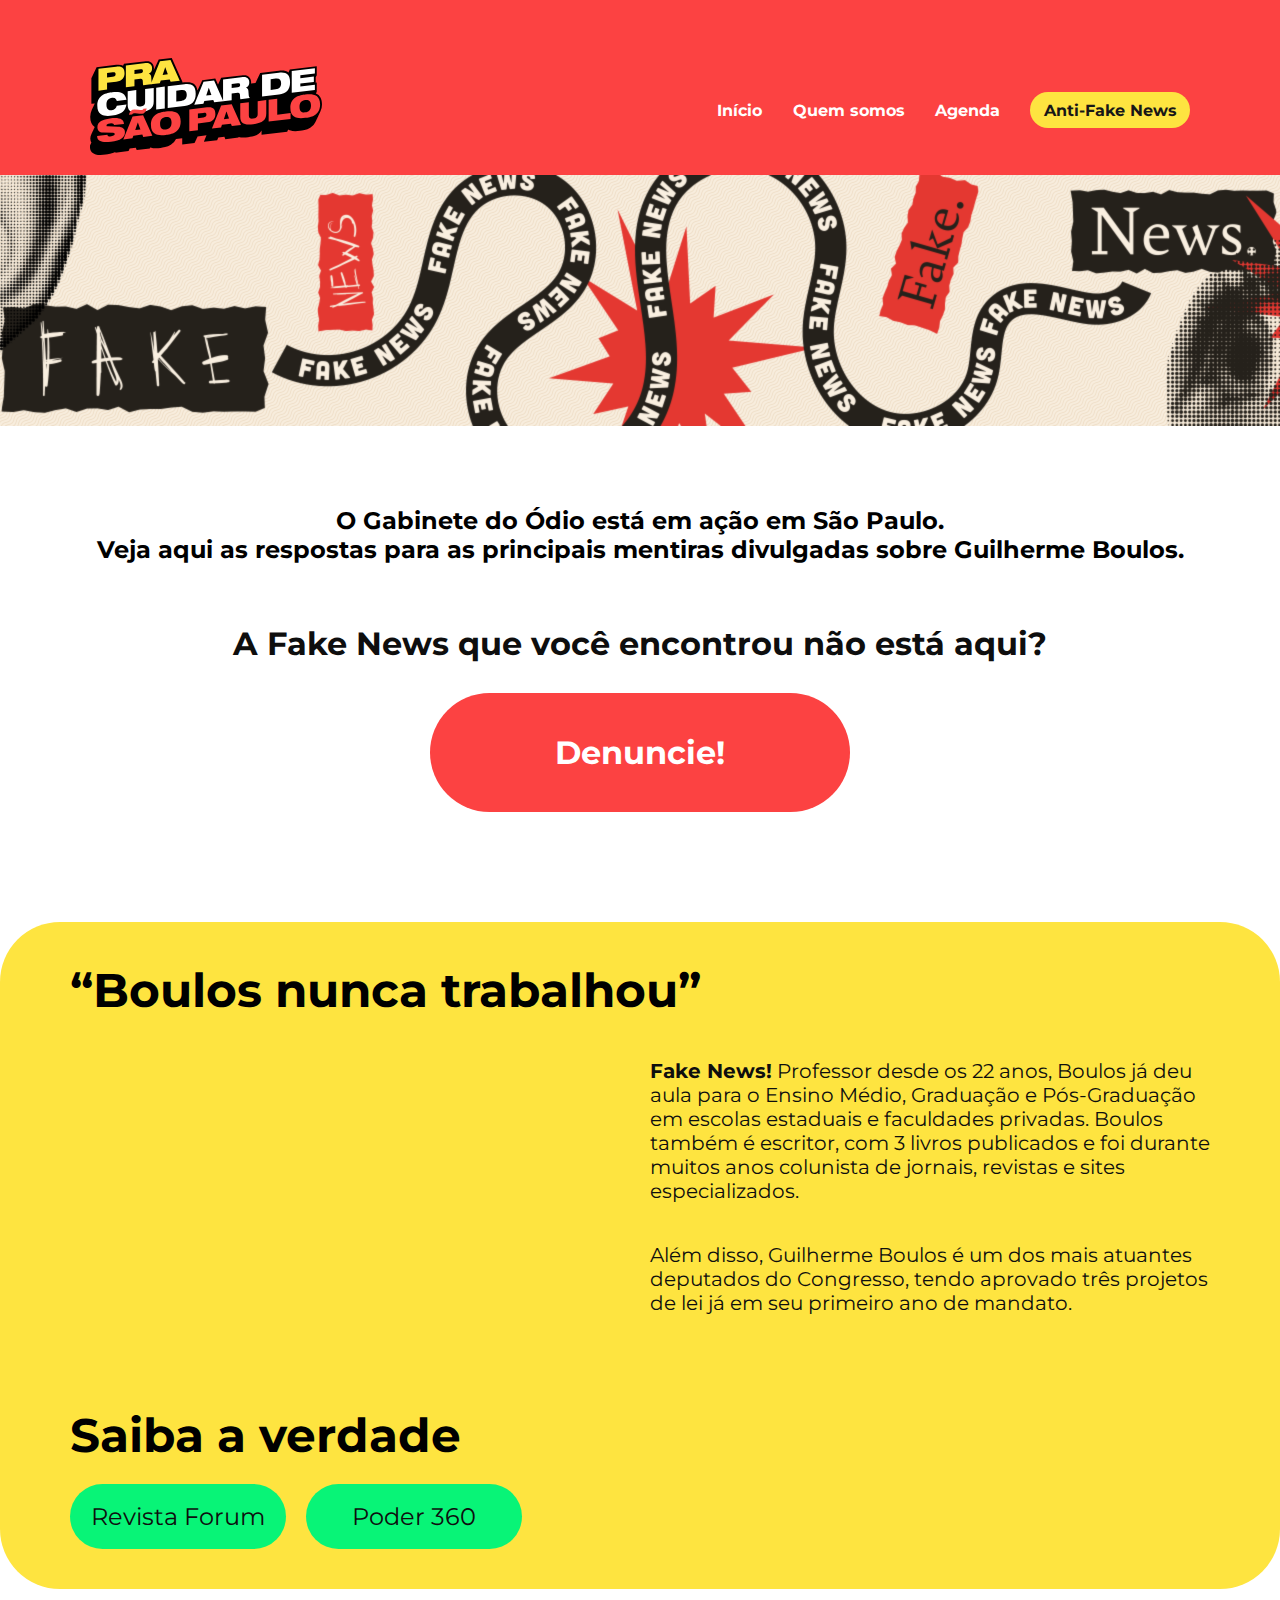
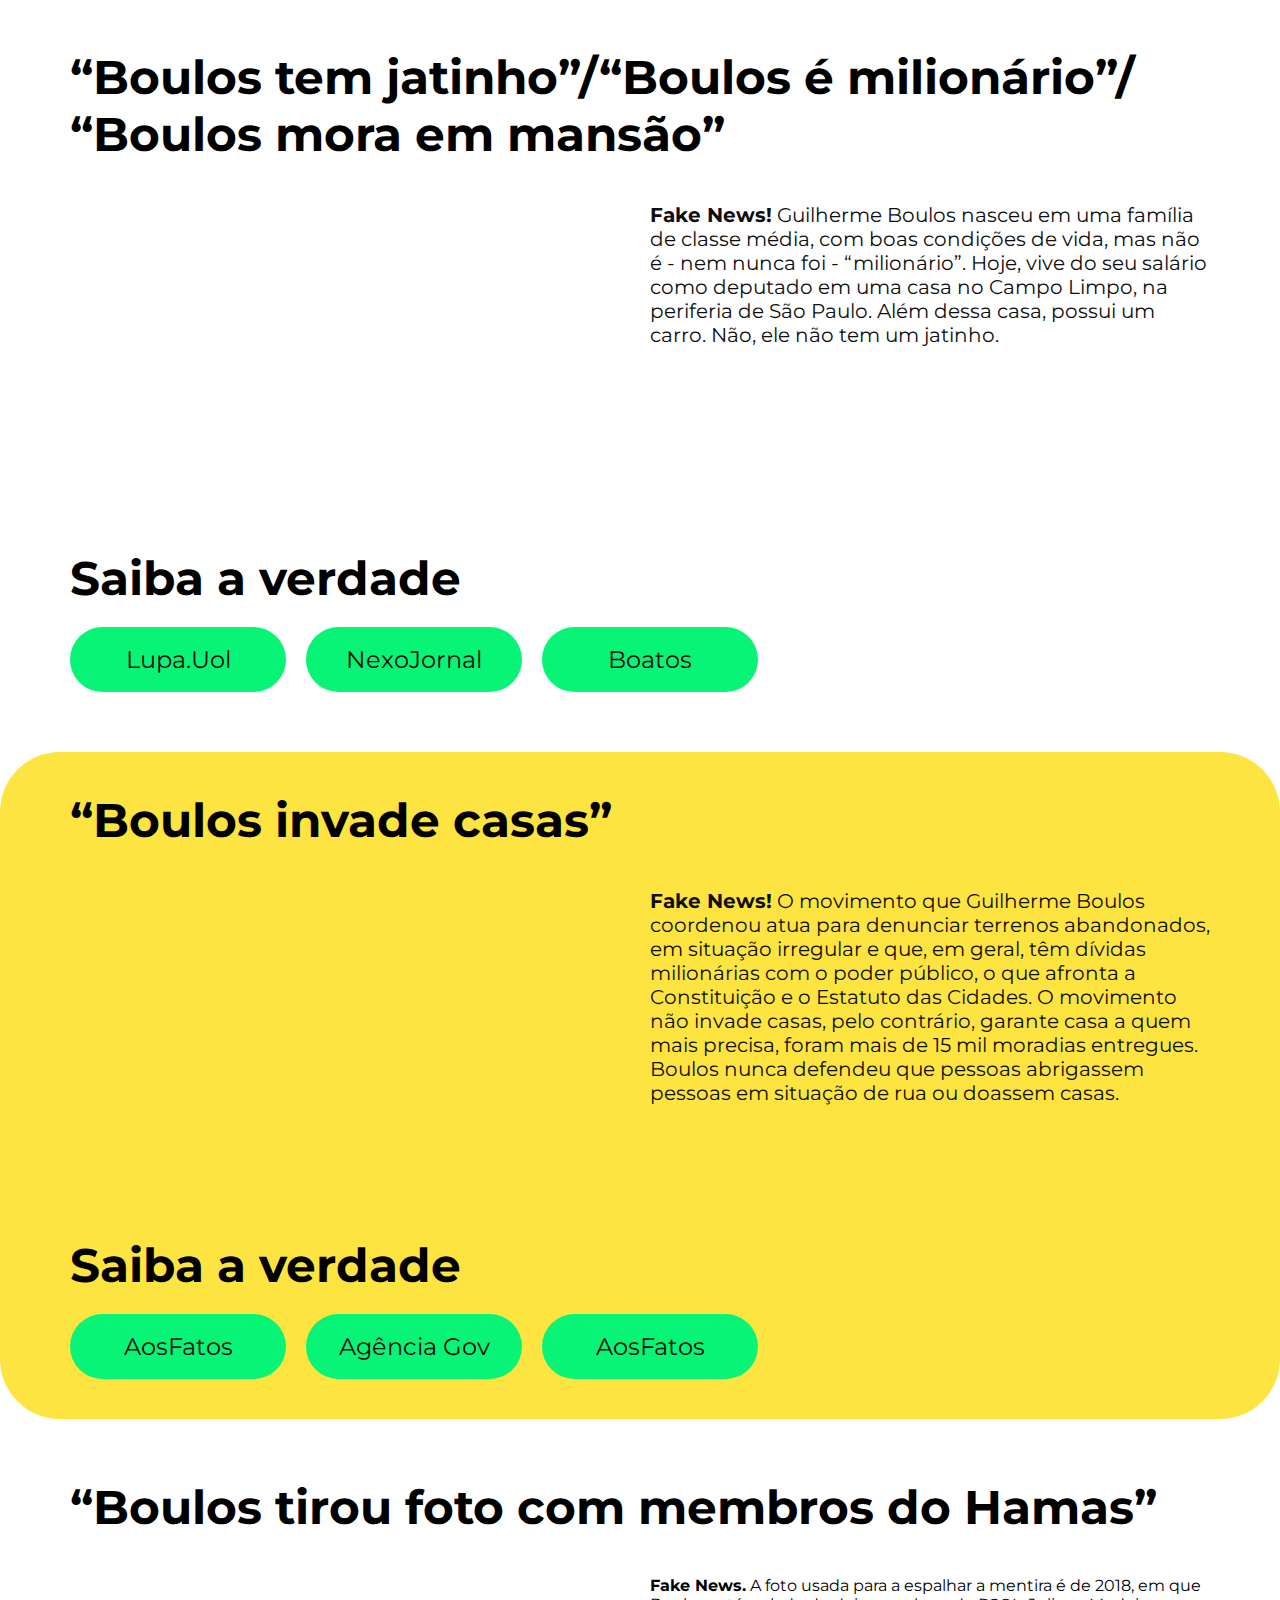
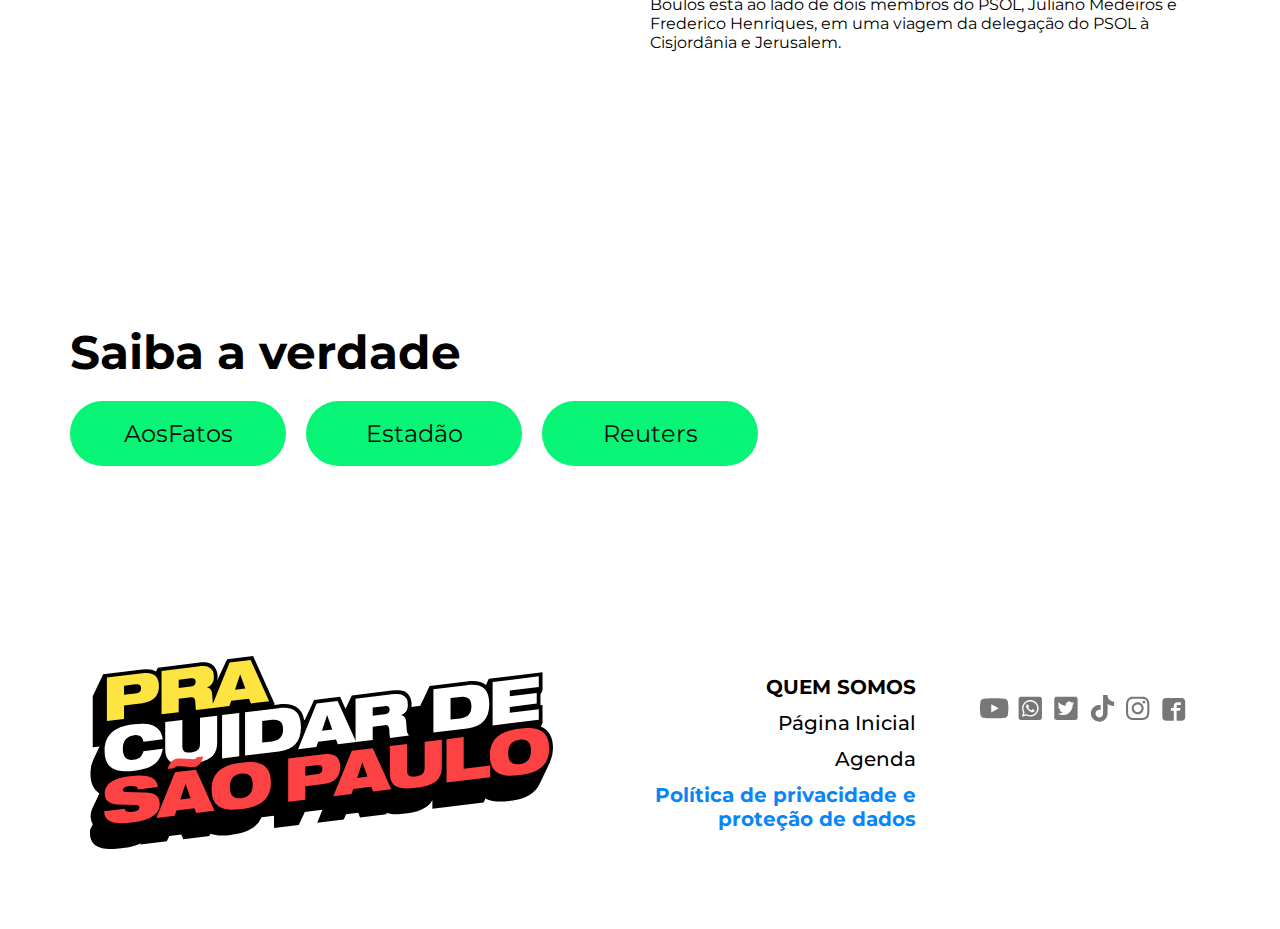
==== fake-news/index.html @ ed2f2888 "Tira menções ao app do site" ====
<!DOCTYPE html>
<html lang="pt-br">

<head>
    <meta charset="UTF-8">
    <meta name="viewport" content="width=device-width, initial-scale=1.0">
    <link rel="stylesheet" href="../style-common.css">
    <link rel="stylesheet" href="../style.css?v=1.0.11">
    <meta property="og:title" content="Pra cuidar de São Paulo">
    <meta property="og:description" content="Saiba como contribuir para a construção da São Paulo que a gente quer!">
    <meta property="og:image" content="https://cuidardesp.com.br/img/thumb-campanha.jpg">
    <meta property="og:url" content="https://cuidardesp.com.br/">
    <meta property="og:type" content="Movimento social e político">
    <meta name="twitter:title" content="Pra cuidar de São Paulo">
    <meta name="twitter:description" content="Saiba como contribuir para a construção da São Paulo que a gente quer!">
    <meta name="twitter:image" content="https://cuidardesp.com.br/img/thumb-campanha.jpg">
    <meta name="twitter:site" content="@GuilhermeBoulos">
    <link rel="icon" type="image/png" href="../img/favicon.png" />
    <!-- Google tag (gtag.js) -->
    <script async src="https://www.googletagmanager.com/gtag/js?id=G-85K1B8H7W8"></script>
    <script>
    window.dataLayer = window.dataLayer || [];
    function gtag(){dataLayer.push(arguments);}
    gtag('js', new Date());
    gtag('config', 'G-85K1B8H7W8');
    </script>
    <!-- Google Tag Manager -->
    <script>(function(w,d,s,l,i){w[l]=w[l]||[];w[l].push({'gtm.start':
    new Date().getTime(),event:'gtm.js'});var f=d.getElementsByTagName(s)[0],
    j=d.createElement(s),dl=l!='dataLayer'?'&l='+l:'';j.async=true;j.src=
    'https://www.googletagmanager.com/gtm.js?id='+i+dl;f.parentNode.insertBefore(j,f);
    })(window,document,'script','dataLayer','GTM-MMTQP49J');</script>
    <!-- End Google Tag Manager -->
    <title>Pra cuidar de São Paulo - Fake News</title>
</head>

<body class="page-fake-news">
    <!-- Google Tag Manager (noscript) -->
    <noscript><iframe src="https://www.googletagmanager.com/ns.html?id=GTM-MMTQP49J"
    height="0" width="0" style="display:none;visibility:hidden"></iframe></noscript>
    <!-- End Google Tag Manager (noscript) -->
    <header class="header">
        <button type="button" class="header__toggle" aria-label="Abrir Menu" aria-controls="menu" aria-expanded="false">
            <span></span>
            <span></span>
            <span></span>
        </button>
        <h1 class="header__title">
            <a href="../"><img class="header__logo" src="../img/logo.svg" alt="Pra cuidar de São Paulo" /></a>
        </h1>
        <nav class="header__nav" id="menu" hidden>
            <ul class="header__menu">
                <li class="header__item">
                    <a href="../">Início</a>
                </li>
                <li class="header__item">
                    <a href="../quem-somos/">Quem somos</a>
                </li>
                <li class="header__item">
                    <a href="../#agenda">Agenda</a>
                </li>
                <li class="header__item menu-btn">
                    <a href="../fake-news/">Anti-Fake News</a>
                </li>
            </ul>
        </nav>
    </header>

    <main>
        <section id="banner-principal">
            <div class="bg-fake-news"></div>
        </section>

        <section id="fake-news">
            <div class="description">
                <p>O Gabinete do Ódio está em ação em São Paulo.<br />
                    Veja aqui as respostas para as principais mentiras divulgadas sobre Guilherme Boulos.
                </p>
            </div>        
        </section>
        <div class="denuncie">
            <h4>A Fake News que você encontrou não está aqui?</h4>
            <a href="https://wa.me/5511976199477" class="btn-large" target="_blank">
                Denuncie!
            </a>
        </div>

        <section id="fake1" class="sec-fakes">
            <div class="section-content">
                <div class="fake-title">
                    <h3>“Boulos nunca trabalhou”</h3>
                </div>
                <div class="fake-content">
                    <div class="fake-content-item fake-video-container">
                        <iframe width="560" height="315" src="https://www.youtube.com/embed/Wkcws9ZJvdk?si=uD3qE06isktlf9p8" title="YouTube video player" frameborder="0" allow="accelerometer; autoplay; clipboard-write; encrypted-media; gyroscope; picture-in-picture; web-share" referrerpolicy="strict-origin-when-cross-origin" allowfullscreen></iframe>
                    </div>
                    <div class="fake-content-item video-description">
                        <a target="_blank" href="https://revistaforum.com.br/politica/2023/11/23/em-menos-de-ano-boulos-aprova-mais-projetos-de-lei-que-bolsonaro-vida-toda-148261.html">
                            <p>
                                <b>Fake News!</b> Professor desde os 22 anos, Boulos já deu aula para o Ensino Médio, Graduação e Pós-Graduação em escolas estaduais e faculdades privadas.
                                Boulos também é escritor, com 3 livros publicados e foi durante muitos anos colunista de jornais, revistas e sites especializados.
                            </p>
                            <p>
                                Além disso, Guilherme Boulos é um dos mais atuantes deputados do Congresso, tendo aprovado três projetos de lei já em seu primeiro ano de mandato.
                            </p>
                        </a>
                    </div>
                </div>
                <div class="fake-links">
                    <div class="fake-title">
                        <h3>Saiba a verdade</h3>
                    </div>
                    <div class="links-facts">
                        <a href="https://revistaforum.com.br/politica/2023/11/23/em-menos-de-ano-boulos-aprova-mais-projetos-de-lei-que-bolsonaro-vida-toda-148261.html" target="_blank" rel="noopener noreferrer">Revista Forum</a>
                        <a href="https://www.poder360.com.br/brasil/guilherme-boulos-e-contratado-como-professor-da-puc-sp/" target="_blank" rel="noopener noreferrer">Poder 360</a>
                    </div>
                </div>
            </div>         
        </section>

        <section id="fake2" class="sec-fakes no-bg">
            <div class="section-content">
                <div class="fake-title">
                    <h3>“Boulos tem jatinho”/“Boulos é milionário”/<br />“Boulos mora em mansão”</h3>
                </div>
                <div class="fake-content">
                    <div class="fake-content-item fake-video-container">
                        <iframe width="560" height="315" src="https://www.youtube.com/embed/cPjDk3sa3t4?si=Go0WFUmsFV-5VEo4" title="YouTube video player" frameborder="0" allow="accelerometer; autoplay; clipboard-write; encrypted-media; gyroscope; picture-in-picture; web-share" referrerpolicy="strict-origin-when-cross-origin" allowfullscreen></iframe>
                    </div>
                    <div class="fake-content-item video-description">
                        <a href="#">
                            <p>
                                <b>Fake News!</b> Guilherme Boulos nasceu em uma família de classe média, com boas condições de vida, mas não é - nem nunca foi - “milionário”. Hoje, vive do seu salário como deputado em uma casa no Campo Limpo, na periferia de São Paulo. Além dessa casa, possui um carro. Não, ele não tem um jatinho.
                            </p>
                        </a>
                    </div>
                </div>
                <div class="fake-links">
                    <div class="fake-title">
                        <h3>Saiba a verdade</h3>
                    </div>
                    <div class="links-facts">
                        <a href="https://lupa.uol.com.br/jornalismo/2020/11/04/verificamos-guilherme-boulos-jatinho" target="_blank" rel="noopener noreferrer">Lupa.Uol</a>
                        <a href="https://www.nexojornal.com.br/expresso/2018/08/12/a-trajetoria-de-boulos-candidato-do-psol-a-presidencia" target="_blank" rel="noopener noreferrer">NexoJornal</a>
                        <a href="https://www.boatos.org/politica/guilherme-boulos-dono-jatinho-particular-aviao-luxo.html" target="_blank" rel="noopener noreferrer">Boatos</a>
                    </div>
                </div>
            </div>         
        </section>

        <section id="fake3" class="sec-fakes">
            <div class="section-content">
                <div class="fake-title">
                    <h3>“Boulos invade casas”</h3>
                </div>
                <div class="fake-content">
                    <div class="fake-content-item fake-video-container">
                        <iframe width="560" height="315" src="https://www.youtube.com/embed/9cEhEMvOdqU?si=dmU249QhjO9gUtCF" title="YouTube video player" frameborder="0" allow="accelerometer; autoplay; clipboard-write; encrypted-media; gyroscope; picture-in-picture; web-share" referrerpolicy="strict-origin-when-cross-origin" allowfullscreen></iframe>
                    </div>
                    <div class="fake-content-item video-description">
                        <a href="#">
                            <p>
                                <b>Fake News!</b> O movimento que Guilherme Boulos coordenou atua para denunciar terrenos abandonados, em situação irregular e que, em geral, têm dívidas milionárias com o poder público, o que afronta a Constituição e o Estatuto das Cidades. O movimento não invade casas, pelo contrário, garante casa a quem mais precisa, foram mais de 15 mil moradias entregues. Boulos nunca defendeu que pessoas abrigassem pessoas em situação de rua ou doassem casas.
                            </p>
                        </a>
                    </div>
                </div>
                <div class="fake-links">
                    <div class="fake-title">
                        <h3>Saiba a verdade</h3>
                    </div>
                    <div class="links-facts">
                        <a href="https://www.aosfatos.org/noticias/boulos-nao-disse-que-pessoas-que-possuem-duas-casas-deverao-doar-uma-para-quem-nao-tem/" target="_blank" rel="noopener noreferrer">AosFatos</a>
                        <a href="https://agenciagov.ebc.com.br/noticias/202312/caixa-e-governo-federal-assinam-termo-de-compromisso-para-construcao-do-empreendimento-copa-do-povo-em-sao-paulo-sp" target="_blank" rel="noopener noreferrer">Agência Gov</a>
                        <a href="https://www.aosfatos.org/noticias/e-falso-tweet-em-que-boulos-defende-abrigar-moradores-de-rua-na-casa-de-quem-tem-quartos-vagos/" target="_blank" rel="noopener noreferrer">AosFatos</a>
                    </div>
                </div>
            </div>         
        </section>

        <section id="fake4" class="sec-fakes no-bg">
            <div class="section-content">
                <div class="fake-title">
                    <h3>“Boulos tirou foto com membros do Hamas”</h3>
                </div>
                <div class="fake-content">
                    <div class="fake-content-item fake-video-container">
                        <iframe width="560" height="315" src="https://www.youtube.com/embed/E0nve92R_A0?si=A74avRdwoNLnFIzM" title="YouTube video player" frameborder="0" allow="accelerometer; autoplay; clipboard-write; encrypted-media; gyroscope; picture-in-picture; web-share" referrerpolicy="strict-origin-when-cross-origin" allowfullscreen></iframe>
                    </div>
                    <div class="fake-content-item">
                        <a href="#">
                            <p>
                                <b>Fake News.</b> A foto usada para a espalhar a mentira é de 2018, em que Boulos está ao lado de dois membros do PSOL, Juliano Medeiros e Frederico Henriques, em uma viagem da delegação do PSOL à Cisjordânia e Jerusalem.
                            </p>
                        </a>
                    </div>
                </div>
                <div class="fake-links">
                    <div class="fake-title">
                        <h3>Saiba a verdade</h3>
                    </div>
                    <div class="links-facts">
                        <a href="https://www.aosfatos.org/noticias/falso-foto-guilherme-boulos-hamas/" target="_blank" rel="noopener noreferrer">AosFatos</a>
                        <a href="https://www.estadao.com.br/estadao-verifica/boulos-posou-para-foto-junto-a-dois-integrantes-do-psol-e-nao-do-hamas" target="_blank" rel="noopener noreferrer">Estadão</a>
                        <a href="https://www.reuters.com/fact-check/portugues/GY6LXZ6L3VIPBLV5OXF7RBSI2M-2023-10-13" target="_blank" rel="noopener noreferrer">Reuters</a>
                    </div>
                </div>
            </div>         
        </section>

    </main>

    <footer class="footer">
        <img class="footer__logo" src="../img/logo.svg" alt="Pra cuidar de São Paulo" />
        <nav class="footer__nav">
            <ul class="footer__menu">
                <li class="footer__item footer__item--ucase">
                    <a href="../quem-somos">Quem somos</a>
                </li>
                <li class="footer__item">
                    <a href="../">Página Inicial</a>
                </li>
                <li class="footer__item">
                    <a href="#agenda">Agenda</a>
                </li>
                <li class="footer__item footer__item--bold">
                    <a href="https://cuidardesp.com.br/politica-privacidade/" target="_blank">Política de privacidade e
                        proteção de dados</a>
                </li>
            </ul>
            <ul class="footer__social">
                <li class="footer__icon">
                    <a href="#" target="_blank"><img src="../img/icon-youtube.svg" alt="Youtube" /></a>
                </li>
                <li class="footer__icon">
                    <a href="#" target="_blank"><img src="../img/icon-whatsapp.svg" alt="Whatsapp" /></a>
                </li>
                <li class="footer__icon">
                    <a href="#" target="_blank"><img src="../img/icon-twitter.svg" alt="Twitter" /></a>
                </li>
                <li class="footer__icon">
                    <a href="#" target="_blank"><img src="../img/icon-tiktok.svg" alt="Tiktok" /></a>
                </li>
                <li class="footer__icon">
                    <a href="#" target="_blank"><img src="../img/icon-instagram.svg" alt="Instagram" /></a>
                </li>
                <li class="footer__icon">
                    <a href="#" target="_blank"><img src="../img/icon-facebook.svg" alt="Facebook" /></a>
                </li>
            </ul>
        </nav>
    </footer>

    <script src="../scripts.js"></script>
</body>

</html>
---- style-common.css ----
@import url('https://fonts.googleapis.com/css2?family=Montserrat:ital,wght@0,100..900;1,100..900&display=swap');

/* CSS Reset -> */

* {
    box-sizing: border-box;
    margin: 0;
    padding: 0;
}

html {
    scroll-behavior: smooth;
}

ul,
ol {
    list-style: none;
}

a {
    color: inherit;
    text-decoration: none;
}

body {
    background: #fff;
    font-family: 'Montserrat', sans-serif;
    margin: 0 auto;
    max-width: 100%;
    width: 1440px;
}

img {
    max-width: 100%;
    height: auto;
}

/* <- CSS Reset */

/* Header -> */

.header {
    align-items: center;
    background: #FC4242;
    display: flex;
    justify-content: space-between;
    padding: 30px 7% 20px;
    position: relative;
}

.header__title {
    margin: 0 auto;
}

.header__logo {
    position: relative;
    left: -18px;
    width: 174px;
}

.header__toggle {
    background: none;
    border: none;
    cursor: pointer;
    display: block;
    padding: 10px;
    margin: -10px;
}

.header__toggle span {
    background: #fff;
    border-radius: 4px;
    display: block;
    height: 4px;
    width: 36px;
}

.header__toggle span ~ span {
    margin-top: 8px;
}

.header__nav {
    background: inherit;
    left: 0;
    padding: 15px 0 60px;
    position: absolute;
    right: 0;
    top: 100%;
}

.header__menu {
    align-items: center;
    display: flex;
    flex-direction: column;
    font-size: 16px;
    font-weight: 700;
    justify-content: flex-end;
    text-align: center;
}

.header__item a {
    color: #fff;
    display: block;
    font-size: 16px;
}

.header__item ~ .header__item {
    margin-top: 1em;
}

.menu-btn {
    display: flex;
    background-color: #FEE440;
    width: 160px;
    height: 36px;
    justify-content: center;
    align-items: center;
    border-radius: 48px;
}

.menu-btn a {
    color: #171717;
}

@media screen and (min-width: 600px) {
    .header__logo {
        width: 232px;
    }
}

@media screen and (min-width: 920px) {
    .header {
        padding: 58px 7% 12px;
    }

    .header__title {
        margin: 0;
    }

    .header__logo {
        position: static;
    }

    .header__toggle {
        display: none;
    }

    .header__nav {
        background: none;
        display: block !important;
        padding: 0;
        position: static;
        flex-grow: 1;
    }

    .header__menu {
        flex-direction: row;
    }

    .header__item ~ .header__item {
        margin-left: 2.5%;
        margin-top: 0;
    }
}

@media screen and (min-width: 1024px) {
    .header__item ~ .header__item {
        margin-left: 3.5%;
    }
}

@media screen and (min-width: 1180px) {
    .header__menu {
        font-size: 20px;
    }
}

@media screen and (min-width: 1300px) {
    .header__item ~ .header__item {
        margin-left: 4%;
    }
}

/* <- Header */

/* Footer -> */

.footer {
    align-items: center;
    display: flex;
    flex-direction: column;
    margin: 100px 0 50px;
}

.footer__logo {
    display: block;
}

.footer__nav {
    align-items: center;
    display: flex;
    flex-direction: column;
}

.footer__menu {
    font-size: 16px;
    line-height: 1.2;
    margin: 50px auto 40px;
    max-width: 15em;
}

.footer__item {
    font-weight: 500;
    text-align: center;
}

.footer__item ~ .footer__item {
    margin-top: 0.6em;
}

.footer__item--ucase {
    font-weight: 700;
    text-transform: uppercase;
}

.footer__item--bold {
    color: #0885F7;
    font-weight: 700;
}

.footer__social {
    align-items: center;
    display: flex;
}

.footer__icon ~ .footer__icon {
    margin-left: 4px;
}

.footer__icon a {
    align-items: center;
    display: flex;
    height: 32px;
    justify-content: center;
    width: 32px;
}

.no-click {
    cursor: pointer;
}


@media screen and (min-width: 960px) {
    .footer {
        flex-direction: row;
        margin: 150px 7% 80px;
    }

    .footer__logo {
        width: 463px;
    }

    .footer__nav {
        align-items: flex-start;
        flex-direction: row;
        flex-grow: 1;
    }

    .footer__menu {
        font-size: 20px;
        margin: 0 auto;
    }

    .footer__item {
        font-size: 20px;
        text-align: right;
    }

    .footer__social {
        margin-top: 18px;
    }
}

/* <- Footer */
---- style.css ----
#hero {
    background-image: url(img/bg-hero.png);
    height: 769px;
    width: 100%;
    background-size: cover;
    background-position: center;
}

.quem-somos #hero {
    background-image: url(img/bannerquemsomos_boulos.png);
    border-bottom-left-radius: 60px;
    border-bottom-right-radius: 60px;
    height: 591px;
}

.btn-participe {
    margin: -90px auto 0;
    text-align: center;
}

#baixe-o-app {
    padding: 160px 0 120px;
}

.container {
    max-width: 1240px;
    margin: 0 auto;
}

h2 {
    font-size: 56px !important;
    line-height: 150% !important;
    color: #065EAF !important;
    font-weight: 700 !important;
}

.content-box {
    display: flex;
    gap: 105px;
}

.item_content {
    display: flex;
    flex-direction: column;
    gap: 60px;
}

.botao {
    display: flex;
    width: 467px;
    height: 107px;
    font-size: 32px;
    font-weight: bold;
    color: #fff;
    background-color: #0885F7;
    justify-content: center;
    align-items: center;
    border-radius: 54px;
    margin: 0 auto;
    text-decoration: none;
}

.proposta {
    background-color: rgb(254, 228, 64);
    padding-top: 80px;
    border-radius: 60px;
}

.target {
    width: 504px;
    display: flex;
    justify-content: center;
    align-items: center;
    height: 429px;
    border-radius: 20px;
}


.item_content p {
    font-style: normal;
    font-weight: 500;
    font-size: 24px;
    line-height: 29px;
    color: #212121;
}

.container-content {
    display: flex;
    flex-direction: column;
    gap: 120px;
}

.content-box.content-bottom {
    position: relative;
    margin-bottom: -70px;
}

#participe {
    padding-top: 190px;
}

.header-content {
    display: flex;
    flex-direction: column;
    justify-content: center;
    text-align: center;
    gap: 60px;
}

#informacoes {
    background-color: #08F477;
    min-height: 500px;
    border-radius: 60px;
    margin-top: -250px;
    padding-top: 400px;
    height: 1150px;
}

.info-content {
    text-align: center;
    margin-top: 90px;
}

.cont-agenda {
    display: flex;
    gap: 80px;
}

.card {
    width: 315px;

}

.h2-agenda {
    color: #212121;
    margin-bottom: 82px;
}

.header-card {
    background-color: #FC4242;
    display: flex;
    gap: 10px;
    flex-direction: column;
    justify-content: center;
    align-items: center;
    width: 100%;
    height: 162px;
    border-radius: 20px;
    z-index: 10;
    position: relative;
    padding: 0 10px;
}

.header-card h3 {
    font-size: 30px;
    color: #fff;
    text-align: center;
}

.thumb {
    width: 100%;
    margin-top: -28px;
    position: relative;
    z-index: 0;
    height: 456px;
}

.thumb img {
    height: auto;
    object-fit: cover;
    border-bottom-right-radius: 20px;
    border-bottom-left-radius: 20px;
}

.botao.btn-agenda {
    width: 180px;
    height: 62px;
    font-size: 20px;
}

.botao.btn-agenda {
    width: 180px;
    height: 50px;
    font-size: 20px;
    position: relative;
    z-index: 50;
    float: right;
    margin-top: -28px;
    margin-right: -35px;
}

.cont-agenda {
    display: flex;
    justify-content: space-around;
}

#participe-hero {
    background-image: url(img/participe-hero.png);
    height: 39.5rem;
    width: 100%;
    background-size: contain;
    background-position: center;
    margin-top: -4.8rem;
    /*cortar a parte branca da imagem de referência*/
    background-repeat: no-repeat;
}

.participe-row {
    top: 3rem;
}

.participe-row a {
    text-decoration: none;
    color: #0885F7;
    font-size: 20px;
    font-weight: 700;
    row-gap: 24.08px;
}

.saiba-mais {
    margin-top: 21.438rem;
    margin-bottom: 13.563rem;
}

.proposta-wrapper {
    margin-right: 19rem;
}

.proposta .item_content p {
    width: 39.313rem;
    margin-top: -3rem;
}

.proposta-card {
    width: 366px;
    height: 550px !important;
    background-color: #FC4242 !important;
    border: none !important;
    border-radius: 30px !important;
    top: 10.5rem;
    left: 17.25rem;
}

.proposta-btn {
    width: 17.375rem;
}

.h2-agenda {
    color: #212121 !important;
}

.participe-row {
    top: 3rem;
}

.participe-row a {
    text-decoration: none;
    color: #0885F7;
    font-size: 20px;
    font-weight: 700;
    row-gap: 24.08px;
}

.saiba-mais {
    margin-top: 21.438rem;
    margin-bottom: 13.563rem;
}

.proposta-wrapper {
    margin-left: 32rem;
}

.proposta .item_content p {
    width: 39.313rem;
    margin-top: -3rem;
}

.proposta-card {
    width: 366px;
    height: 550px !important;
    background-color: #FC4242 !important;
    border: none !important;
    border-radius: 30px !important;
    top: 5.5rem;
    left: 18.5rem;
}

.proposta-btn {
    width: 17.375rem;
}

.participe-box {
    margin-right: 5rem;
    margin-left: 16rem;
    margin-top: 4rem;
}

.participe-card {
    background-color: #0885F7 !important;
    top: 0;
    left: 0;
}

.participe-btn,
.plenaria-card {
    background-color: #FC4242 !important;
}

.grupo-card {
    background-color: #08F477 !important;
    top: 13rem;
}

.grupo-box {
    padding-bottom: 4rem;
}

.grupo-wrapper {
    margin-top: 7rem;
}

.card-img-top {
    width: 80%;
}

.card {
    align-items: center;
}

.plenaria-box {
    margin-top: 8rem;
}

.plenaria-wrapper p,
.banquinha-text p {
    width: 39rem;
}

.banquinha {
    margin-top: 7rem;
    padding-bottom: 5rem;
    height: auto;
}

.banquinha-card {
    background-color: #0885F7 !important;
}

.banquinha-text h2,
.banquinha-container h2 {
    color: #171717 !important;
}

.banquinha-container {
    margin-top: 15rem;
}

.proposta.quem-somos {
    padding-top: 150px;
    margin-top: -100px;
    padding-bottom: 120px;
    background-color: #0885F7;
    z-index: -1;
    position: relative;
}

.content-qs {
    display: flex;
    flex-direction: column;
    justify-content: center;
    align-items: center;
    text-align: center;
    margin: 0 auto;
    gap: 30px;
}

.quem-somos p {
    font-size: 36px;
    line-height: 150%;
    color: #fff;
    font-weight: bold;
}

.organizacao {
    width: 610px;
    max-width: 100%;
    height: 108px;
    background-color: #08F477;
    text-align: center;
    display: flex;
    justify-content: center;
    align-items: center;
    border-radius: 184px;
    margin: -54px auto 0;
}

.organizacao p {
    color: #212121;
}

.item-partido img {
    max-width: 190px;
}

.cont-partidos {
    display: flex;
    justify-content: space-between;
    margin: 60px auto;
    flex-wrap: wrap;
}

.fake-video-container, 
.video-wrapper {
    position: relative;
    padding-bottom: 56.25%; /* Proporção 16:9: 9 dividido por 16 vezes 100 */
    height: 0;
    overflow: hidden;
    margin: -90px auto 0;
    text-align: center;
    border-radius: 20px;
}

.fake-video-container iframe, 
.video-wrapper iframe {
    position: absolute;
    top: 0;
    left: 0;
    width: 100%;
    height: 100%;
}

.fake-video-container {
    margin: 0;
}

.video-container {
    margin: -90px auto 0;
    border-radius: 20px;
}

.container-video {
    max-width: 820px;
    margin: 0 auto;
}

video {
    border-radius: 20px;
}

.bg-fake-news {
    background-image: url(img/banner-fake-news.svg);
    width: auto;
    height: 251px;
    background-position: center;
}

section#fake-news {
    padding: 80px 0 0;
}

section#fake-news p {
    text-align: center;
    font-size: 24px;
    font-weight: bold;
}

.cards-container {
    margin: 62px auto;
    display: flex;
    gap: 40px;
    width: 100%;
    max-width: 1234px;
    justify-content: center;
}

.cards-container .card-item {
    display: flex;
    justify-content: center;
    align-items: center;
    width: 295px;
    height: 197px;
    background-color: #FEE440;
    color: #FC4242;
    font-size: 20px;
    font-weight: bold;
    line-height: 1.2;
    border-radius: 30px;
    text-align: center;
    transition: all 0.7s;
}

figure#fake {
    max-width: 560px;
    position: relative;
    text-align: center;
    margin: -390px auto 0;
}

.denuncie {
    margin-top: 60px;
}

.denuncie h4 {
    font-size: 32px;
    color: #0E0E0E;
}

.denuncie a {
    width: 420px;
    height: 119px;
    display: flex;
    justify-content: center;
    align-items: center;
    margin: 0 auto;
    background-color: #FC4242;
    color: #FFF;
    font-size: 32px;
    font-weight: bold;
    border-radius: 80px;
}

.sec-fakes {
    padding: 40px 0;
    border-radius: 60px;
    background-color: #FEE440;
    margin-top: 20px;
}

.no-bg {
    background-color: transparent;
}

#fake1 {
    margin-top: 110px;
}

.section-content {
    width: 100%;
    max-width: 1140px;
    margin: 0 auto;
    display: flex;
    flex-direction: column;
    gap: 40px;
}

.fake-title {
    font-size: 40px;
}

.fake-content {
    display: flex;
    gap: 20px;
}

.fake-content-item {
    width: 50%;
}

.video-description a {
    display: flex;
    gap: 40px;
    flex-direction: column;
}

.video-description a p {
    font-weight: normal;
    font-size: 20px;
    line-height: 24px;
    color: #0E0E0E;
}

.fake-links {
    display: flex;
    gap: 20px;
    flex-direction: column;
}

.links-facts {
    display: flex;
    gap: 20px;
}

.links-facts a {
    display: flex;
    justify-content: center;
    align-items: center;
    width: 216px;
    height: 65px;
    background-color: #08F477;
    color: #0E0E0E;
    font-size: 24px;
    border-radius: 80px;
}

.denuncie {
    display: flex;
    gap: 30px;
    flex-direction: column;
    text-align: center;
}

.cards-container .card-item:hover {
    background-color: #08F477;
    text-transform: uppercase;
    color: #0E0E0E;    
}

.cards-container .card-item:hover span {
    display: none;
}

.cards-container .card-item:hover::after {
    content: 'SAIBA A VERDADE';
}

#mais-info {
    padding: 110px 0;
}

#main-form {
    width: 1240px;
    max-width: 100%;
    height: 863px;
    margin: 0 auto;
    background-image: url(img/bg-form.svg);
    padding: 60px 16px;
    border-radius: 60px;
}

#main-form h2 {
    text-align: center;
}

#form-more-info {
    width: 740px;
    max-width: 100%;
    margin: 0 auto;
}

#form-more-info form {
    margin-top: 40px;
}

#form-more-info .form-group {
    display: flex;
    flex-direction: column;
    margin-bottom: 34px;
    border-bottom: 8px solid #0885F7;
    border-bottom-left-radius: 20px;
    border-bottom-right-radius: 24px;
}

#form-more-info input {
    height: 56px;
    border-radius: 20px;
    padding: 0 10px;
    border: none;
    margin-top: -64px;
    margin-left: 8px;
    outline: none;
}

#form-more-info label {
    background-color: #0885F7;
    color: #FDFDFD;
    font-family: 'Montserrat', sans-serif;
    font-size: 24px;
    font-weight: bold;
    padding-top: 16px;
    padding-bottom: 16px;
    padding-left: 10px;
    border-top-left-radius: 20px;
    border-top-right-radius: 20px;
    border-bottom-left-radius: 20px;
    max-width: 245px;
    height: 116px;
}

#form-more-info ::placeholder {
    color: #A6A6A6;
    font-family: 'Montserrat', sans-serif;
    font-size: 18px;
    font-weight: 500;
    line-height: 1;
}

#form-more-info input[type="text"],
#form-more-info input[type="email"],
#form-more-info input[type="tel"] {
  font-family: 'Montserrat', sans-serif;
  font-size: 18px;
  font-weight: 500;
  color: #171717;
}

#form-more-info button {
    margin: 70px auto 0;
    display: block;
    background-color: #0885F7;
    border: none;
    outline: none;
    width: 400px;
    height: 108px;
    border-radius: 68px;
    color: #FDFDFD;
    font-family: 'Montserrat', sans-serif;
    font-size: 32px;
    font-weight: 600;
    cursor: pointer;
}

/* Tira o app do site */

section#proposta {
    margin: 100px 0;
}

#participe {
    padding-top: 30px;
}

div#informacoes {
    margin-top: 0;
    padding-top: 40px;
    max-height: 730px;;
}

.thumb img {
    max-height: 394px;
    width: 100%;
}

#mais-info {
    padding-top: 0;
    margin-top: -120px;
}


@media screen and (min-width: 960px) {
    .footer {
        flex-direction: row;
        margin: 150px 7% 80px;
    }

    .footer__logo {
        width: 463px;
    }

    .footer__nav {
        align-items: flex-start;
        flex-direction: row;
        flex-grow: 1;
    }

    .footer__menu {
        font-size: 20px;
        margin: 0 auto;
    }

    .footer__item {
        font-size: 20px;
        text-align: right;
    }

    .footer__social {
        margin-top: 18px;
    }
    .fake-video-container {
        padding-bottom: 27%;
    }
}

@media (max-width:960px) {
    #hero {
        height: 380px;
        border-bottom-left-radius: 20px;
        border-bottom-right-radius: 20px;
    }

    div#quem-somos {
        padding: 0 16px;
    }

    #baixe-o-app {
        padding: 40px 0 60px;
    }

    .content-box {
        display: flex;
        flex-direction: column-reverse;
        gap: 30px;
        justify-content: center;
        align-items: center;
        padding: 0 16px;
    }

    h2 {
        font-size: 32px !important;
        text-align: center;
        line-height: 130% !important;
    }

    .item_content {
        display: flex;
        flex-direction: column;
        gap: 30px;
        max-width: 100%;
    }

    .botao {
        width: 100%;
        max-width: 340px;
        height: auto;
        padding: 20px;
        text-align: center;
        font-size: 20px;
    }

    .proposta {
        background-color: rgb(254, 228, 64);
        padding: 0 16px;
        padding-top: 40px;
        border-radius: 40px;
    }

    .proposta .item_content p {
        width: 100%;
        margin-top: 0;
        font-size: 16px;
        line-height: 150%;
        text-align: center;
    }

    .target {
        max-width: 100%;
        height: auto;
        padding: 40px;
    }

    .container-content {
        display: flex;
        flex-direction: column;
        gap: 60px;
    }

    .content-box:nth-child(2) {
        flex-direction: column;
    }

    .content-box.content-bottom {
        position: relative;
        margin-bottom: -28px;
    }

    #participe {
        padding-top: 120px;
    }

    .target.img-salvsp {
        padding: 0;
    }

    .header-content {
        display: flex;
        flex-direction: column;
        justify-content: center;
        text-align: center;
        gap: 30px;
        padding: 0 16px;
    }

    #informacoes {
        background-color: #08F477;
        min-height: 500px;
        border-radius: 40px;
        margin-top: -120px;
        padding: 0 16px;
        padding-top: 180px;
        height: auto;
    }

    .info-content {
        text-align: center;
        margin-top: 60px;
        padding: 0 16px;
    }

    .h2-agenda {
        color: #212121 !important;
        margin-bottom: 40px;
    }

    .cont-agenda {
        display: flex;
        justify-content: space-around;
        flex-direction: column;
    }

    .header-card h3 {
        font-size: 24px;
    }

    .header-card {
        height: auto;
        padding: 20px 16px;
    }

    .thumb {
        height: auto;
    }

    .thumb img {
        height: auto;
        width: 100%;
        object-fit: cover;
        object-position: center;
        border-bottom-left-radius: 20px;
        border-bottom-right-radius: 20px;
    }

    .cont-agenda {
        gap: 40px;
    }

    .botao.btn-agenda {
        margin-right: -10px;
    }

    .item_agenda:last-child {
        margin-bottom: -30px;
    }

    .card {
        width: auto;
        max-width: 480px;
        align-self: center;
        margin: 0 auto;
    }
    .quem-somos p {
        font-size: 18px;
        line-height: 150%;
        /* padding: 60px 16px; */
    }
    .proposta.quem-somos {
        margin-top: -50px;
        padding-bottom: 160px;
        padding: 80px 16px !important;
    }
    .quem-somos .content-qs h2 {
        font-size: 36px !important;
    }
    .quem-somos #hero {
        height: 350px;
        border-bottom-left-radius: 20px;
        border-bottom-right-radius: 20px;
    }
    .cont-partidos {
        gap: 20px;
        padding: 0 16px;
        justify-content: center;
    }
    .item-partido img {
        max-width: 94px;
    }
    .organizacao {
        width: 300px;
        height: 80px;
        margin-top: -40px;
    }
    .container-video {
        padding: 0 16px;
    }
    .cards-container {
        flex-direction: column;
    }
    figure#fake {
        display: none;
    }
    .fake-content {
        flex-direction: column;
    }
    .btn-large {
        max-width: 100%;
    }
    .fake-content-item {
        width: 100%;
    }
    .links-facts {
        flex-direction: column;
    }
    section#fake-news {
        padding: 40px 0;
    }
    .page-fake-news h3, 
    .page-fake-news h3,
    .page-fake-news h4,
    .page-fake-news p {
        word-wrap: break-word;
    }
    .denuncie {
        margin-top: 0;
    }
    .page-fake-news section {
        padding-left: 16px !important;
        padding-right: 16px !important;
    }
    .cards-container .card-item {
        width: 100%;
        gap: 10px;
        padding: 0 20px;
    }
    .cards-container {
        gap: 20px;
        margin: 32px 0;
    }
    section#banner-principal {
        padding-left: 0 !important;
        padding-right: 0 !important;
    }
    .fake-title {
        font-size: 32px;
    }
    .denuncie h4 {
        font-size: 24px;
        line-height: 1.2;
    }
    .denuncie a {
        width: 100%;
        height: 60px;
        font-size: 24px;
    }
    .denuncie {
        padding: 0 16px;
    }
    #fake1 {
        margin-top: 55px;
    }
    section#fake-news p {
        font-size: 20px;
    }
    .video-description a p {
        font-size: 16px;
    }
    .links-facts a {
        font-size: 18px;
        width: auto;
    }
    .video-description a {
        gap: 20px;
    }
    .fake-links .fake-title {
        text-align: center;
    }

    section#proposta {
        margin: 0;
    }

    div#informacoes {
        max-height: max-content;
    }

    #mais-info {
        margin-top: -60px;
    }
}

@media (max-width:480px) {
    .quem-somos #hero {
        height: 180px;
    }
    #form-more-info button {
        max-width: 100%;
        height: 70px;
        font-size: 28px;
    }
    #mais-info {
        padding: 60px 0;
    }
}

/* Modal -> */

.modal {
    align-items: center;
    background: rgba(0, 0, 0, 0.7);
    bottom: 0;
    display: flex;
    justify-content: center;
    left: 0;
    position: fixed;
    right: 0;
    top: 0;
    z-index: 50;
}

.modal[hidden] {
    display: none;
}

.modal__trigger {
    background: none;
    border: none;
    cursor: pointer;
}

.modal__body {
    background: #fff;
    border-radius: 20px;
    height: 300px;
    max-width: 90vw;
    position: relative;
    width: 700px;
}

.modal__close {
    background: #fff;
    border: none;
    border-radius: 50%;
    font: 0/0 serif;
    height: 30px;
    margin: -10px;
    position: absolute;
    right: 0;
    top: 0;
    width: 30px;
}

.modal__close:before,
.modal__close:after {
    background: #000;
    content: "";
    display: block;
    height: 2px;
    left: 18%;
    margin-top: -1px;
    position: absolute;
    right: 18%;
    top: 50%;
}

.modal__close:before {
    -webkit-transform: rotate(45deg);
    transform: rotate(45deg);
}

.modal__close:after {
    -webkit-transform: rotate(-45deg);
    transform: rotate(-45deg);
}

/* <- Modal */
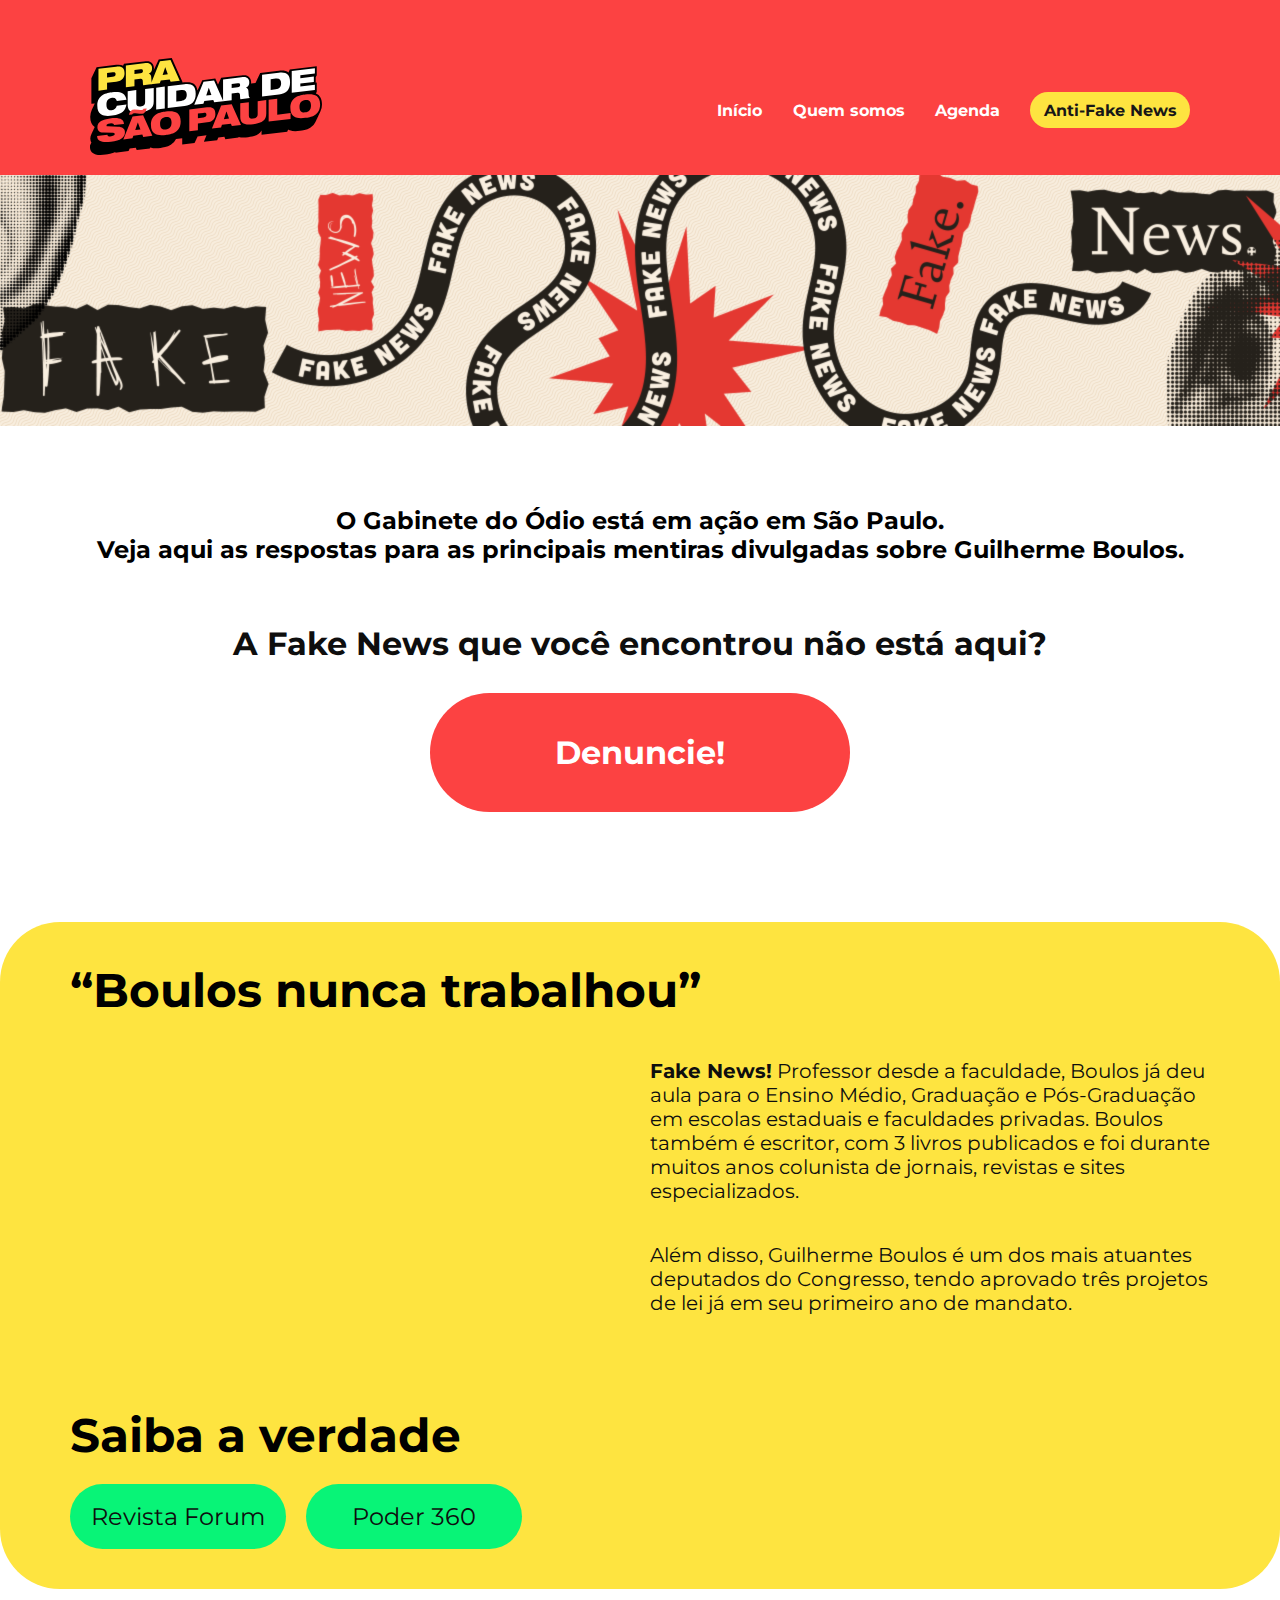
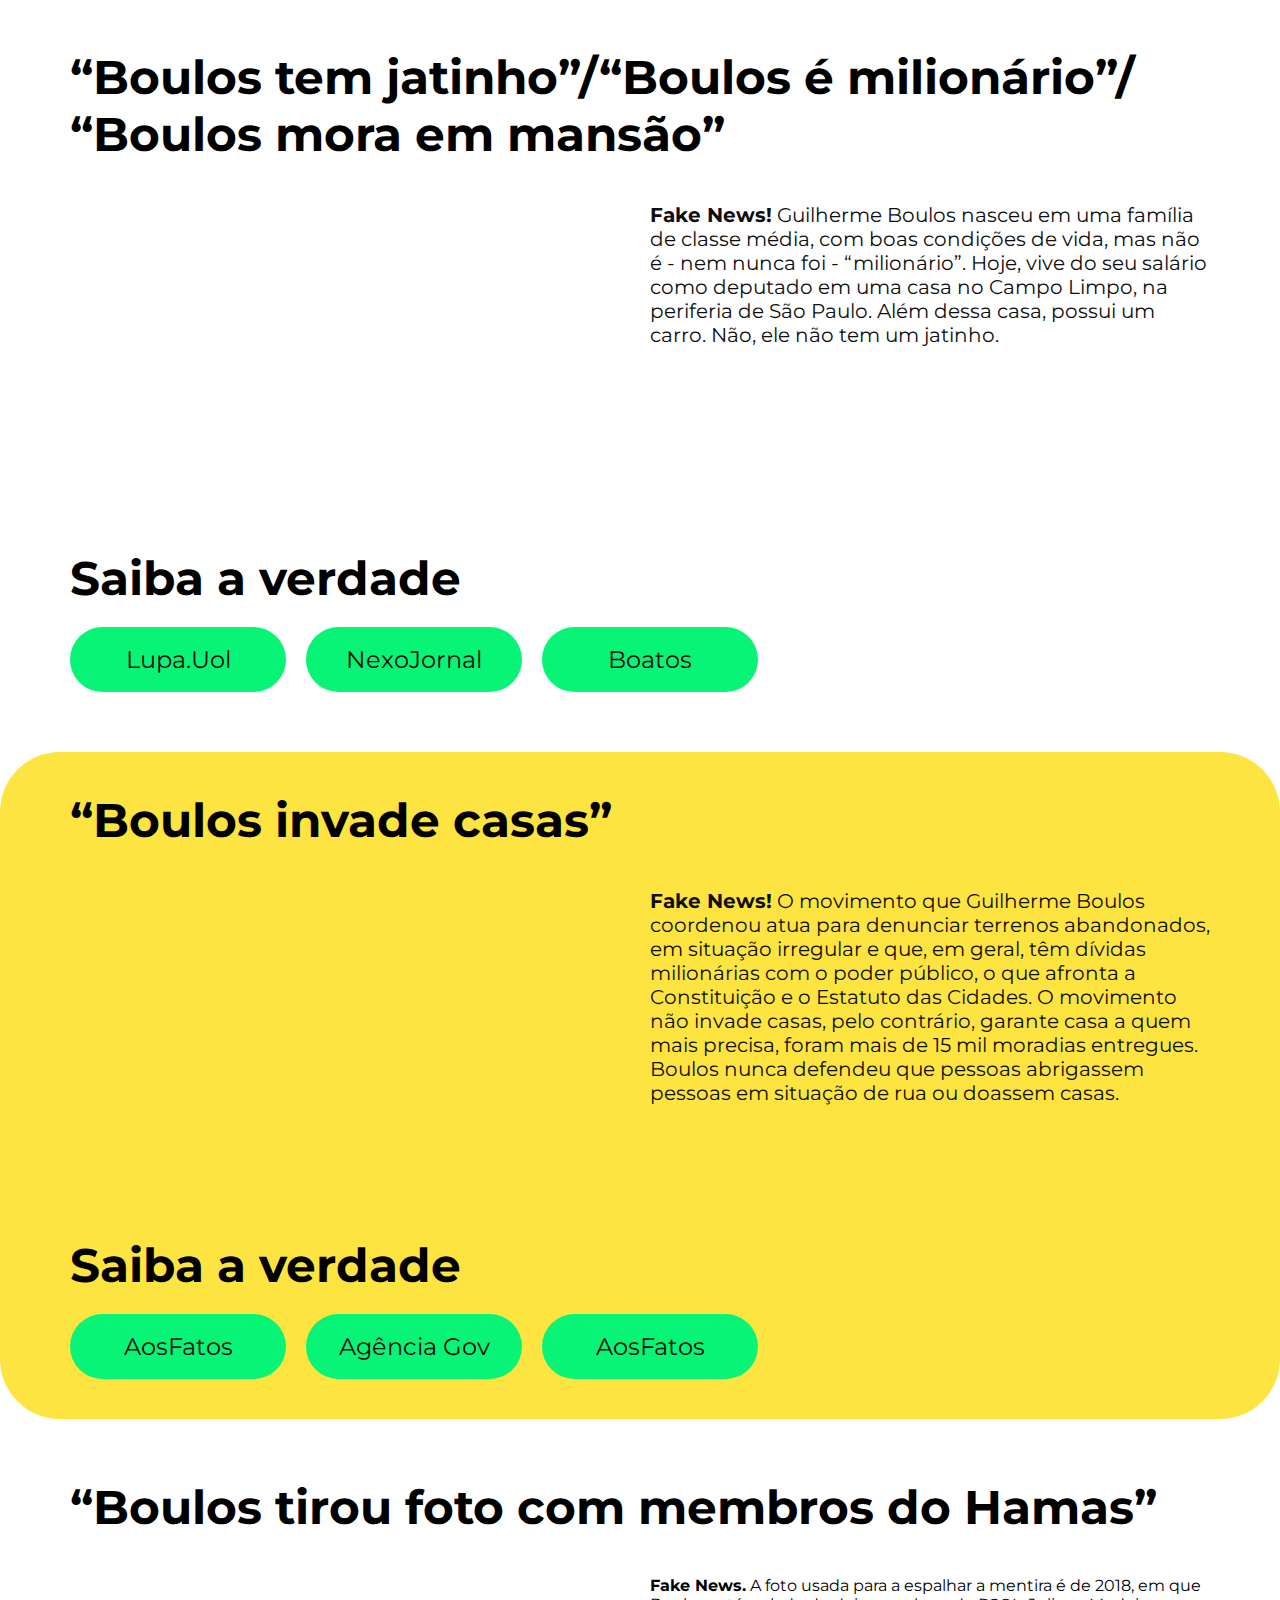
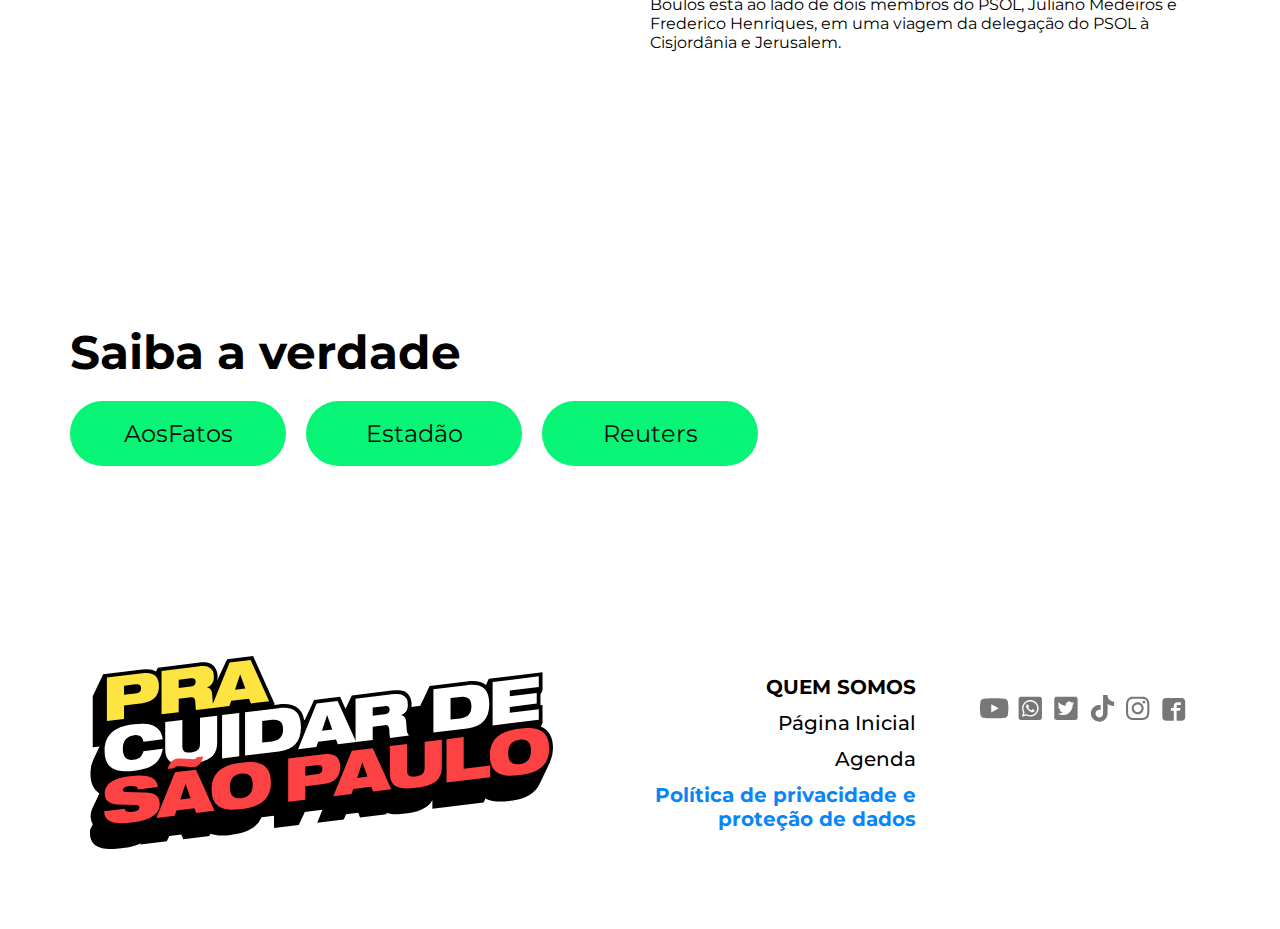
==== commit 803209ce: "Update index.html - fake news" ====
--- a/fake-news/index.html
+++ b/fake-news/index.html
@@ -5,7 +5,7 @@
     <meta charset="UTF-8">
     <meta name="viewport" content="width=device-width, initial-scale=1.0">
     <link rel="stylesheet" href="../style-common.css">
-    <link rel="stylesheet" href="../style.css?v=1.0.11">
+    <link rel="stylesheet" href="../style.css?v=1.0.12">
     <meta property="og:title" content="Pra cuidar de São Paulo">
     <meta property="og:description" content="Saiba como contribuir para a construção da São Paulo que a gente quer!">
     <meta property="og:image" content="https://cuidardesp.com.br/img/thumb-campanha.jpg">
@@ -97,7 +97,7 @@
                     <div class="fake-content-item video-description">
                         <a target="_blank" href="https://revistaforum.com.br/politica/2023/11/23/em-menos-de-ano-boulos-aprova-mais-projetos-de-lei-que-bolsonaro-vida-toda-148261.html">
                             <p>
-                                <b>Fake News!</b> Professor desde os 22 anos, Boulos já deu aula para o Ensino Médio, Graduação e Pós-Graduação em escolas estaduais e faculdades privadas.
+                                <b>Fake News!</b> Professor desde a faculdade, Boulos já deu aula para o Ensino Médio, Graduação e Pós-Graduação em escolas estaduais e faculdades privadas.
                                 Boulos também é escritor, com 3 livros publicados e foi durante muitos anos colunista de jornais, revistas e sites especializados.
                             </p>
                             <p>
@@ -254,4 +254,4 @@
     <script src="../scripts.js"></script>
 </body>
 
-</html>+</html>
--- a/style.css
+++ b/style.css
@@ -1077,6 +1077,9 @@
     #mais-info {
         padding: 60px 0;
     }
+    #mais-info {
+        margin-top: -120px;
+    }
 }
 
 /* Modal -> */
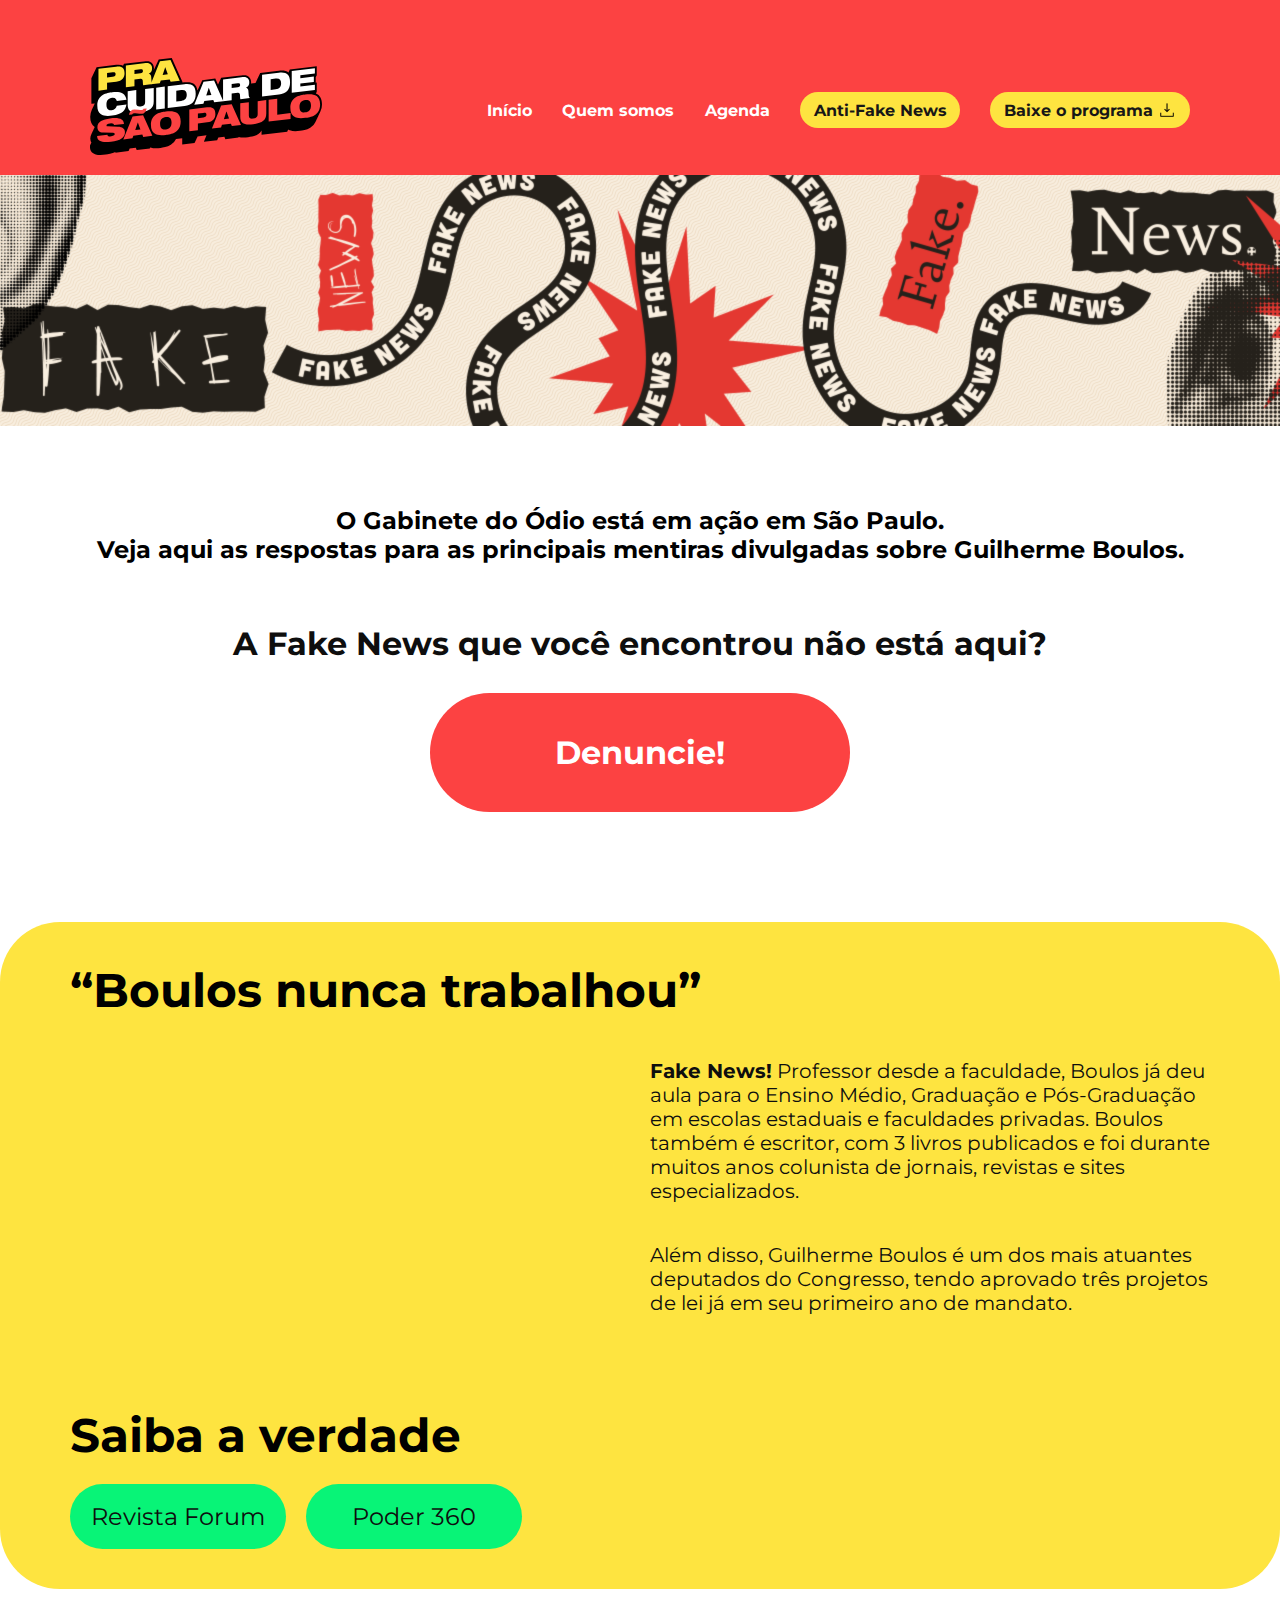
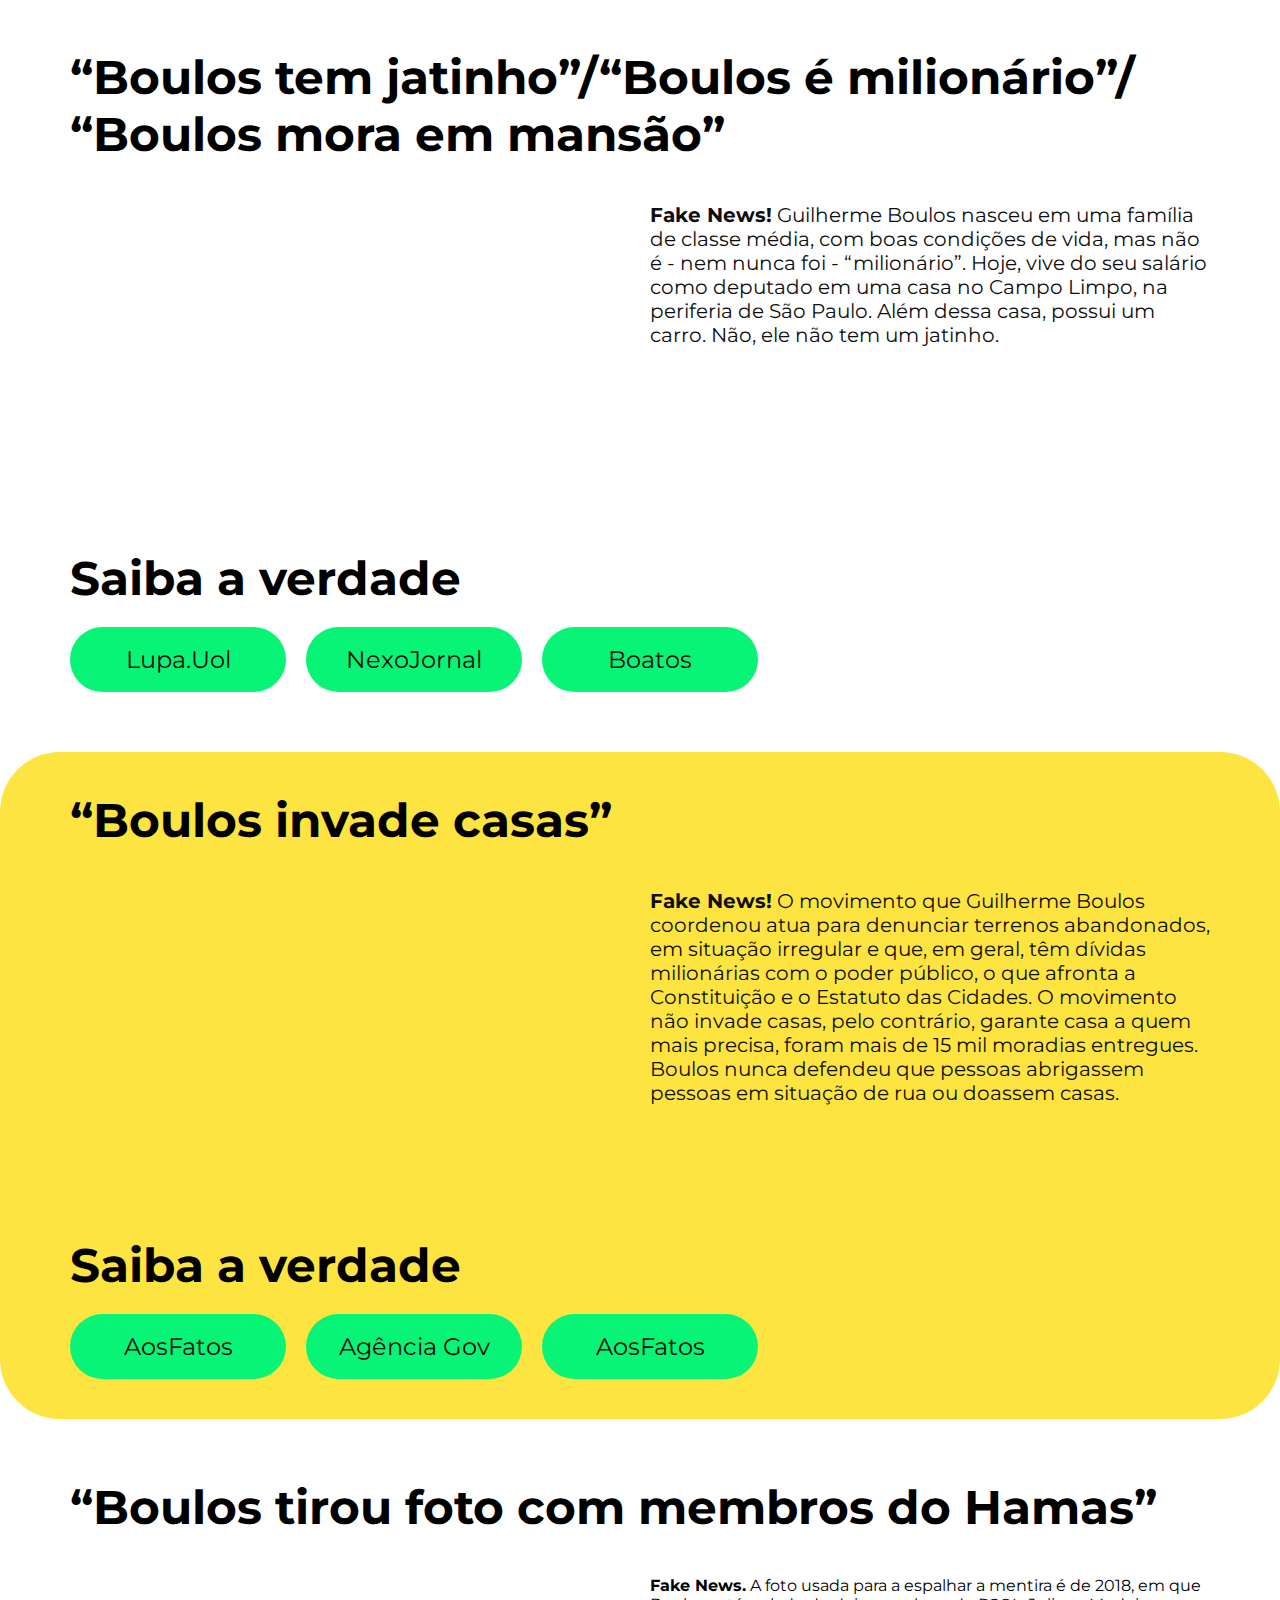
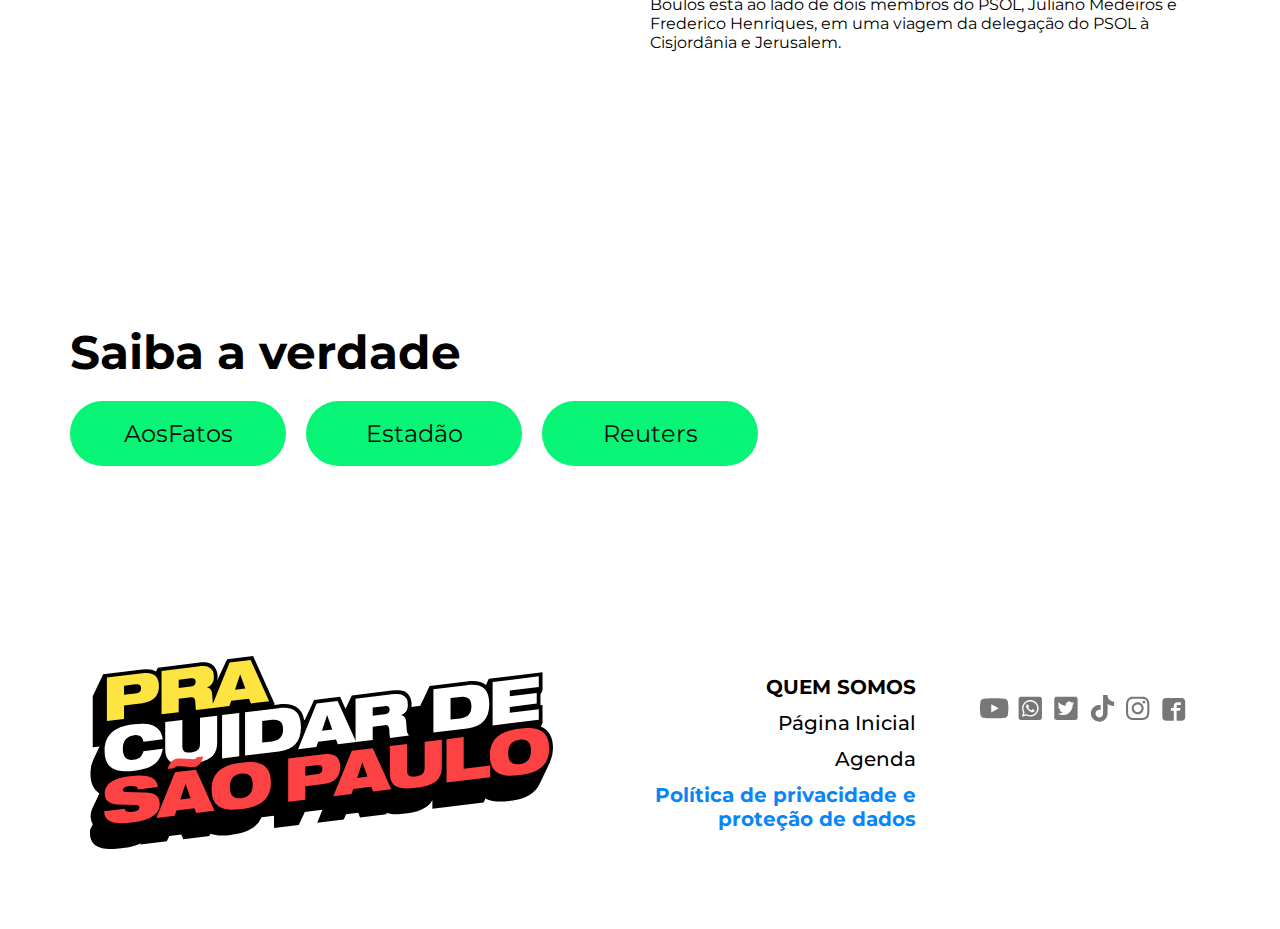
==== commit bc5ff36f: "Disponibiliza download do programa em pdf" ====
--- a/fake-news/index.html
+++ b/fake-news/index.html
@@ -5,7 +5,7 @@
     <meta charset="UTF-8">
     <meta name="viewport" content="width=device-width, initial-scale=1.0">
     <link rel="stylesheet" href="../style-common.css">
-    <link rel="stylesheet" href="../style.css?v=1.0.12">
+    <link rel="stylesheet" href="../style.css?v=1.0.13">
     <meta property="og:title" content="Pra cuidar de São Paulo">
     <meta property="og:description" content="Saiba como contribuir para a construção da São Paulo que a gente quer!">
     <meta property="og:image" content="https://cuidardesp.com.br/img/thumb-campanha.jpg">
@@ -62,6 +62,9 @@
                 <li class="header__item menu-btn">
                     <a href="../fake-news/">Anti-Fake News</a>
                 </li>
+                <li class="header__item menu-btn btn-programa">
+                    <a href="https://cuidardesp.com.br/plano-governo-boulos-marta.pdf" target="_blank">Baixe o programa <img class="seta-download" src="../img/icons8-baixar-64.png" alt="seta"></a>
+                </li>
             </ul>
         </nav>
     </header>
--- a/style.css
+++ b/style.css
@@ -452,6 +452,15 @@
     width: auto;
     height: 251px;
     background-position: center;
+}
+
+.programa .bg-fake-news {
+    background-image: none;
+    background-color: #D9D9D9;
+    width: auto;
+    height: 251px;
+    background-position: center;
+    border-radius: 0px 0px 60px 60px;
 }
 
 section#fake-news {
@@ -735,6 +744,167 @@
     margin-top: -120px;
 }
 
+.accordion-section .card {
+    width: 100%;
+    border: 3px solid #0885F7;
+    border-radius: 20px;
+}
+
+.card .head-card {
+    width: 100%;
+    display: flex;
+    align-items: center;
+    justify-content: flex-start;
+    height: 140px;
+    border-radius: 20px 16px 20px 20px;
+    gap: 40px;
+    cursor: pointer;
+}
+
+.accordion-section {
+    padding: 60px 0;
+    display: flex;
+    flex-direction: column;
+    gap: 40px;
+}
+
+.card-icon {
+    width: 200px;
+    height: 140px;
+    background-color: #0885F7;
+    display: flex;
+    justify-content: center;
+    align-items: center;
+    border-radius: 16px 0 0 16px;
+    transition: 0.5 all;
+}
+
+.titulo-card {
+    width: 70%;
+}
+
+.titulo-card h3 {
+    font-family: 'Montserrat';
+    font-style: normal;
+    font-weight: 700;
+    font-size: 40px;
+    color: #212121;
+}
+
+.head-card.view {
+    background-color: #0885F7;
+}
+
+.head-card.hide {
+    background-color: transparent;
+    transition: all 1s;
+}
+
+.content .container-contents {
+    display: flex;
+    gap: 20px;
+    flex-wrap: wrap;
+}
+
+.conteudo-interno {
+    display: flex;
+    flex-direction: column;
+    gap: 20px;
+    width: 70%;
+}
+
+.container-contents .thumbnail {
+    width: 20%;
+}
+
+
+.conteudo-interno h4 {
+    font-family: 'Montserrat';
+    font-style: normal;
+    font-weight: 700;
+    font-size: 24px;
+    line-height: 29px;
+    color: #121212;
+}
+
+.conteudo-interno p {
+    font-family: 'Montserrat';
+    font-style: normal;
+    font-weight: 500;
+    font-size: 18px;
+    line-height: 30px;
+    color: #121212;
+}
+
+.accordion-section .content {
+    max-height: 0;
+    overflow: hidden;
+    transition: max-height 0.5s ease-out;
+    padding: 0 20px;
+}
+
+.accordion-section .content.open {
+    max-height: 1000px;
+    padding: 40px 20px 20px 20px;
+    transition: max-height 0.5s ease-out;
+}
+
+.head-card.view.card2 {
+    background-color:#08F477;
+}
+
+.head-card.view.card3 {
+    background-color:#FC4242;
+}
+
+.head-card.view.card4 {
+    background-color:#0885F7;
+}
+
+.head-card.view.card5 {
+    background-color:#08F477;
+}
+
+.head-card.view.card6 {
+    background-color:#FC4242;
+}
+
+.head-card.view.card7 {
+    background-color:#0885F7;
+}
+
+.head-card.view.card8 {
+    background-color:#08F477;
+}
+
+.head-card.view.card9 {
+    background-color:#FC4242;
+}
+
+.head-card.view.card10 {
+    background-color:#08F477;
+}
+
+.container-contents .thumbnail img {
+    height: 165px;
+    width: 225px;
+    object-fit: cover;
+}
+
+li.header__item.menu-btn.btn-programa {
+    width: 200px;
+    height: 36px;
+}
+
+li.header__item.menu-btn.btn-programa a {
+    display: flex;
+    align-items: center;
+    gap: 4px;
+}
+
+img.seta-download {
+    max-width: 20px;
+}
 
 @media screen and (min-width: 960px) {
     .footer {
@@ -1063,6 +1233,25 @@
     #mais-info {
         margin-top: -60px;
     }
+    .titulo-card h3 {
+        font-size: 26px;
+    }
+    .accordion-section .card {
+        max-width: 90%;
+    }
+    .card-icon {
+        height: 100px;
+    }
+    .card-icon {
+        width: 150px;
+    }
+    .card .head-card {
+        height: 100px;
+        padding-right: 20px;
+    }
+    .conteudo-interno {
+        width: 100%;
+    }
 }
 
 @media (max-width:480px) {
@@ -1079,6 +1268,28 @@
     }
     #mais-info {
         margin-top: -120px;
+    }
+    .titulo-card h3 {
+        font-size: 18px;
+    }
+    .card img {
+        max-width: 60px;
+    }
+    .card .head-card {
+        height: 80px;
+        padding-right: 10px;
+    }
+    .card-icon {
+        height: 80px;
+    }
+    img.arrow {
+        max-width: 30px;
+    }
+    .container-contents {
+        flex-direction: column;
+    }
+    .card img {
+        max-width: 100%;
     }
 }
 
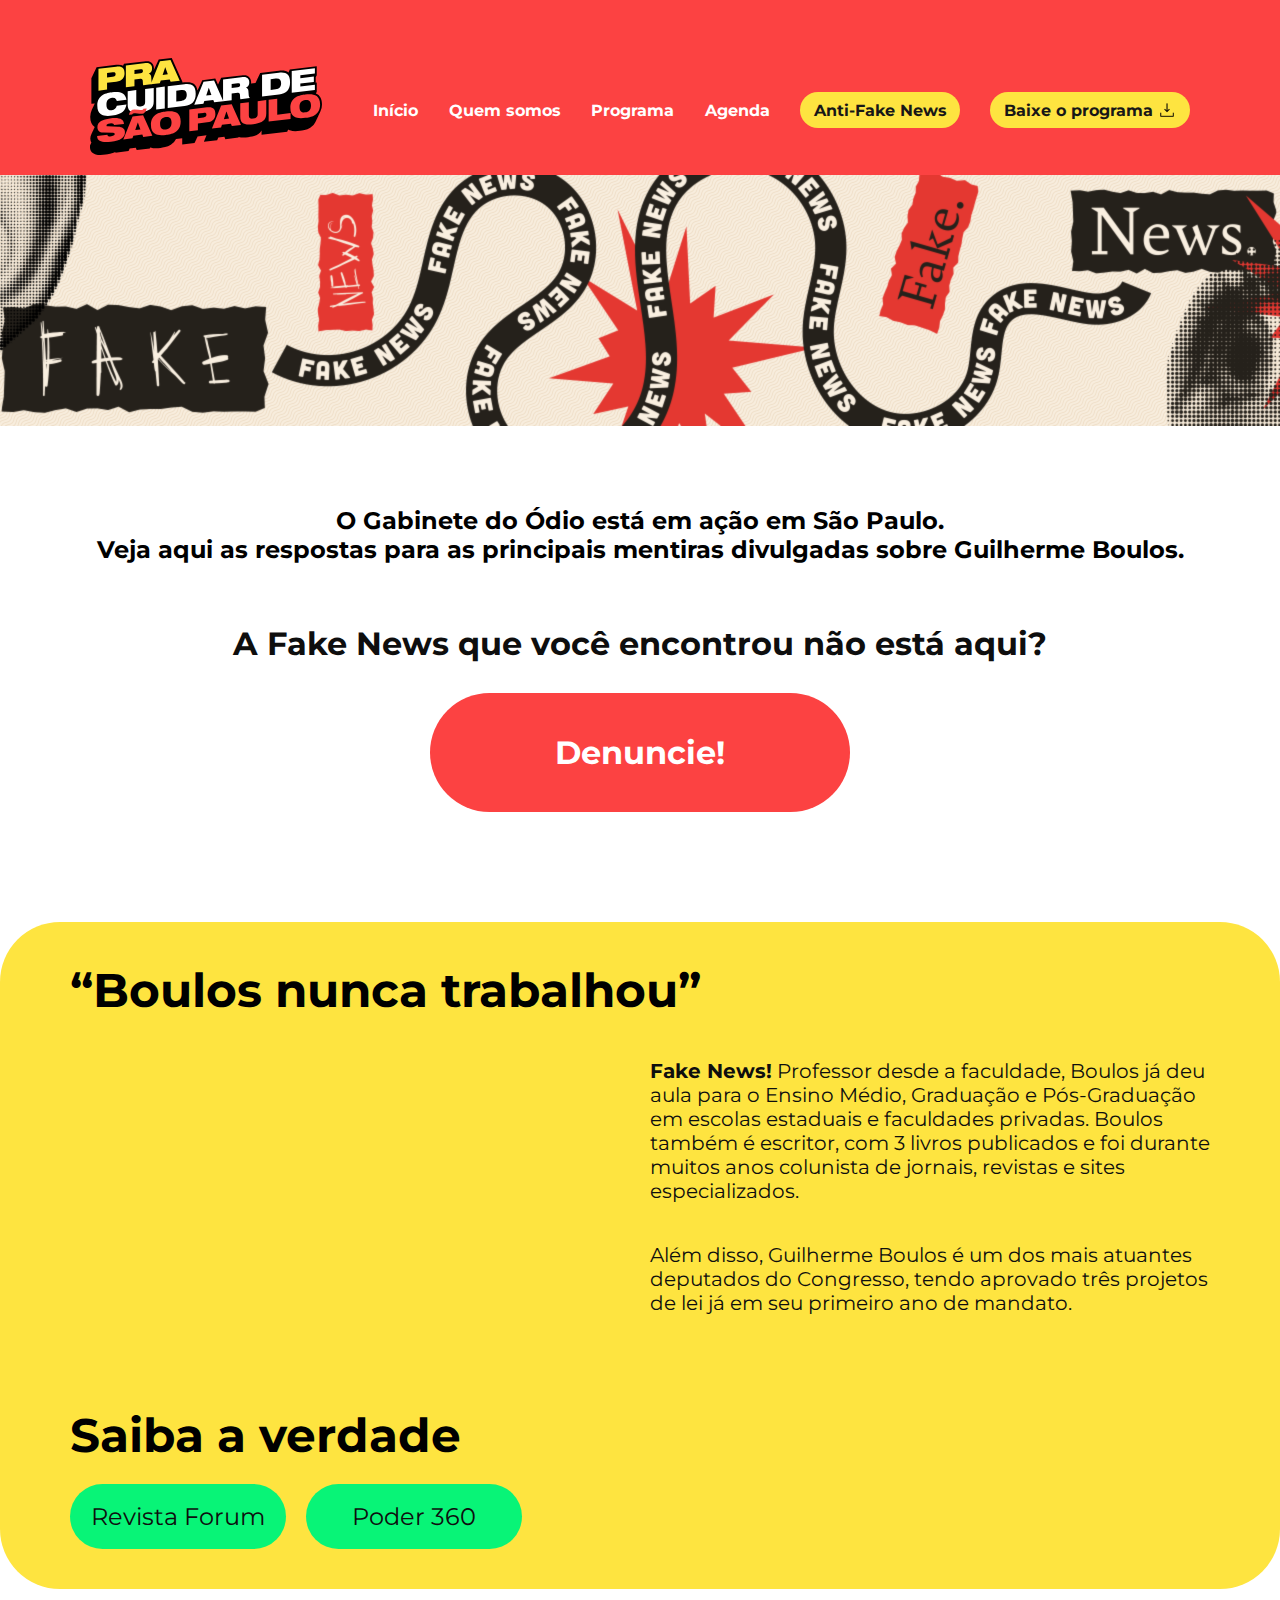
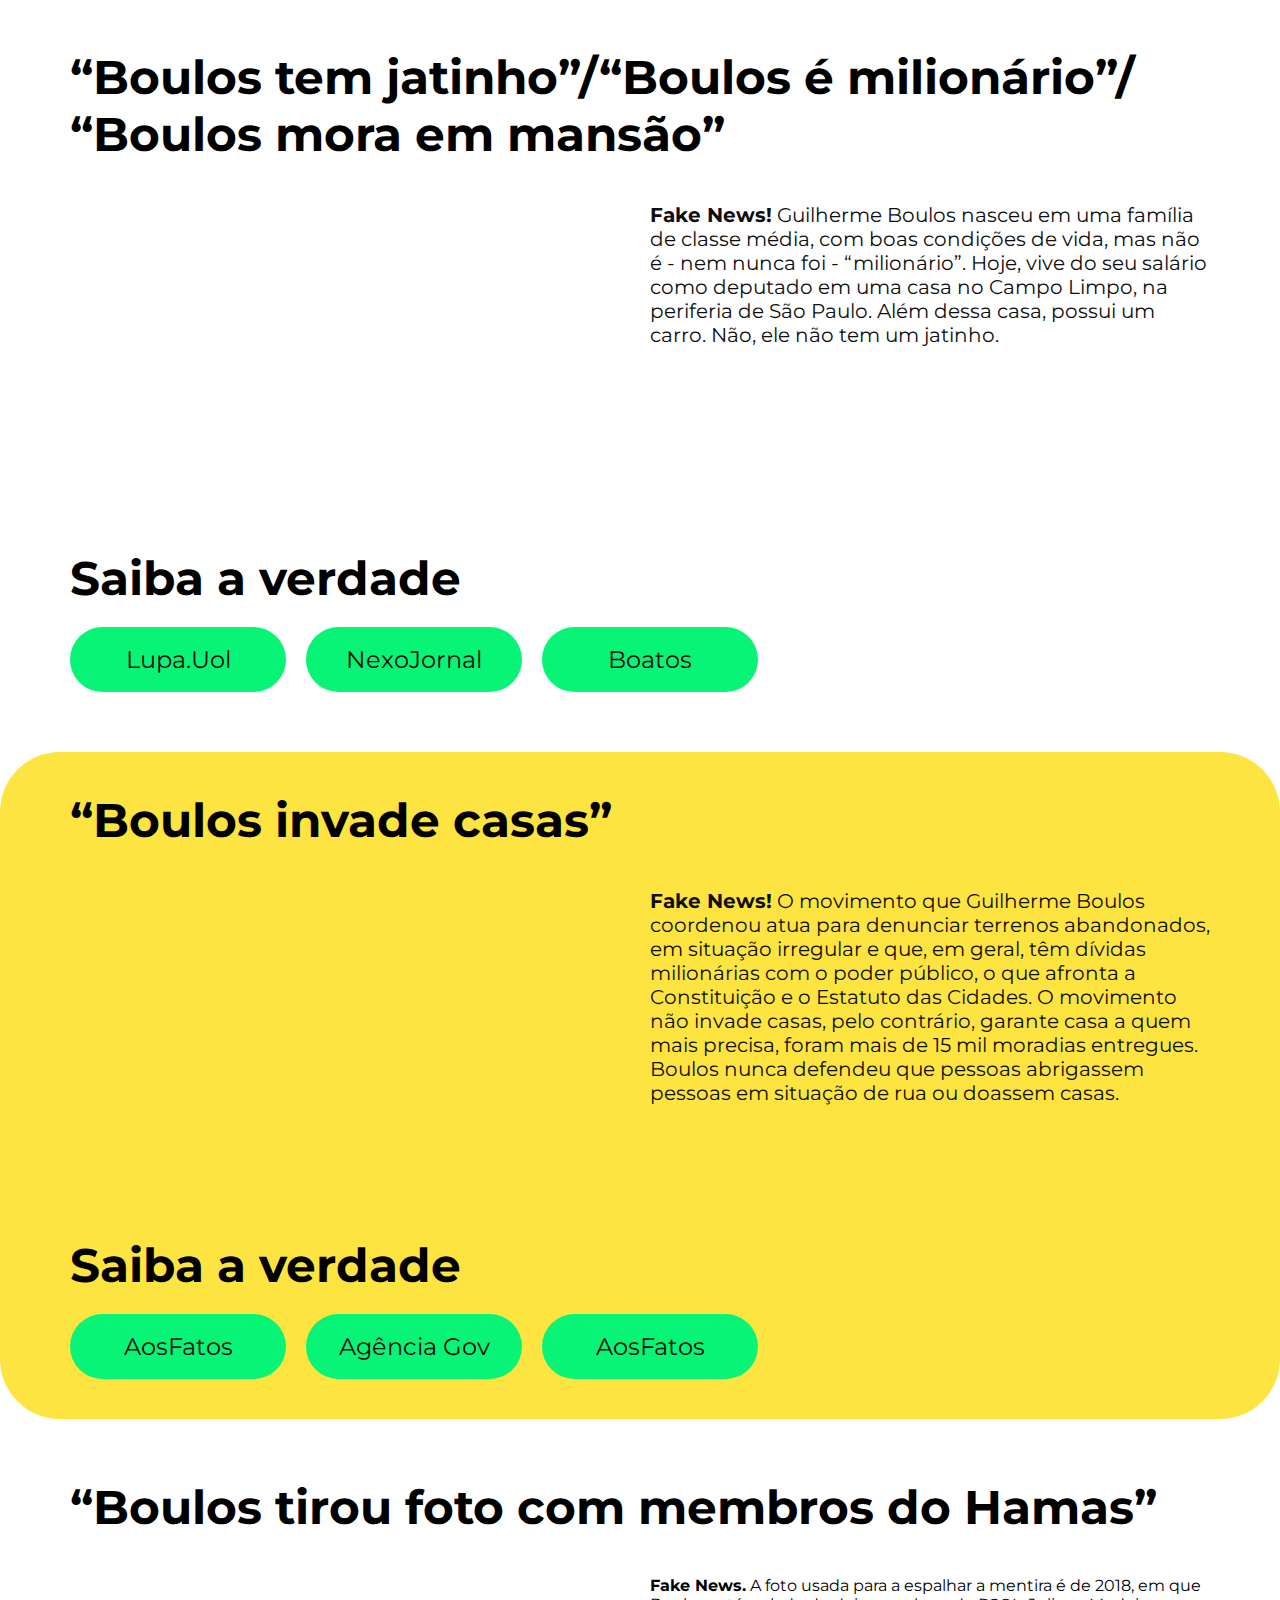
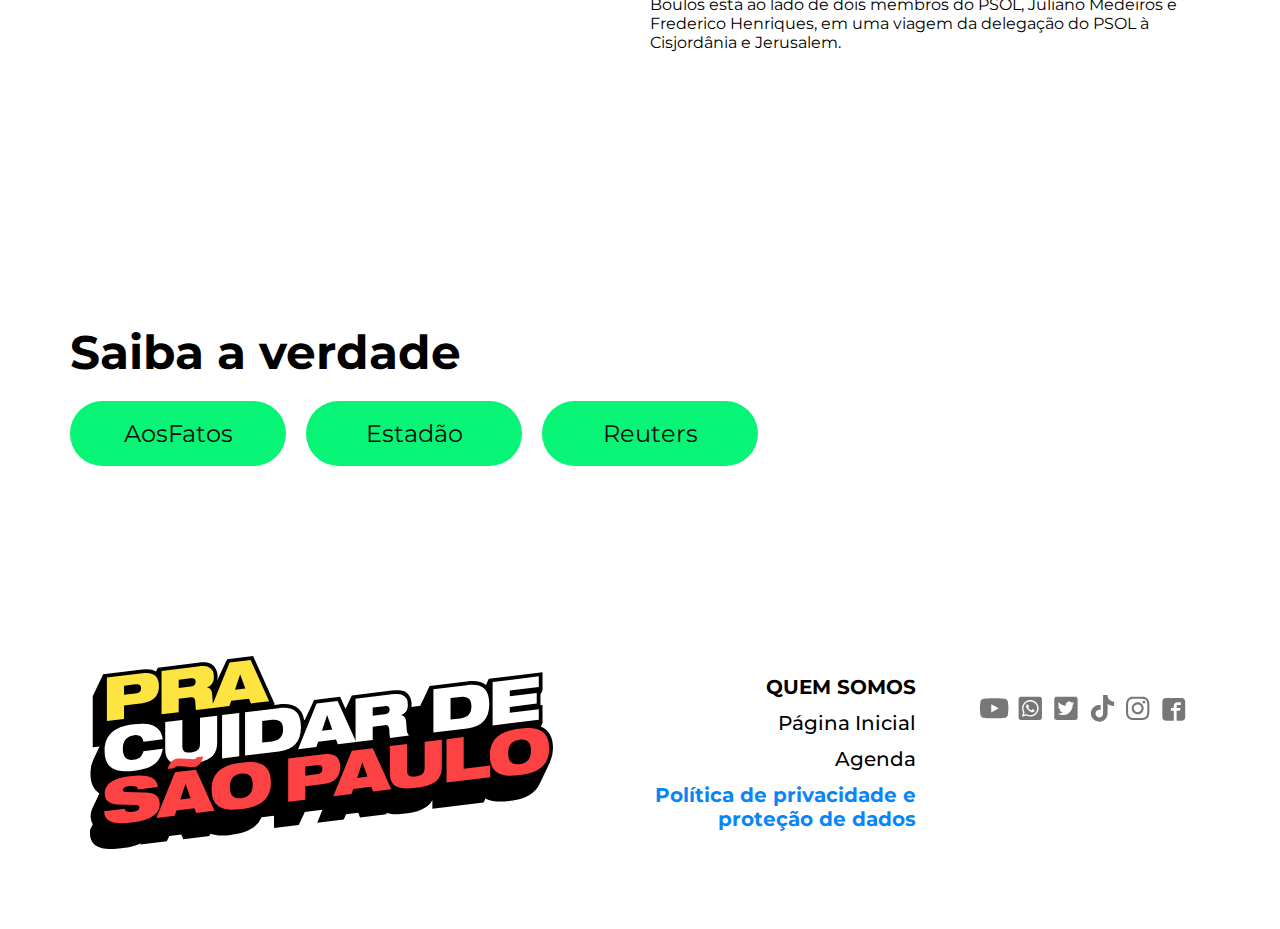
==== commit d4e6dad9: "Ajuste menu de programa" ====
--- a/fake-news/index.html
+++ b/fake-news/index.html
@@ -5,7 +5,7 @@
     <meta charset="UTF-8">
     <meta name="viewport" content="width=device-width, initial-scale=1.0">
     <link rel="stylesheet" href="../style-common.css">
-    <link rel="stylesheet" href="../style.css?v=1.0.13">
+    <link rel="stylesheet" href="../style.css?v=1.0.14">
     <meta property="og:title" content="Pra cuidar de São Paulo">
     <meta property="og:description" content="Saiba como contribuir para a construção da São Paulo que a gente quer!">
     <meta property="og:image" content="https://cuidardesp.com.br/img/thumb-campanha.jpg">
@@ -57,6 +57,9 @@
                     <a href="../quem-somos/">Quem somos</a>
                 </li>
                 <li class="header__item">
+                    <a href="../programa/">Programa</a>
+                </li>
+                <li class="header__item">
                     <a href="../#agenda">Agenda</a>
                 </li>
                 <li class="header__item menu-btn">
--- a/style.css
+++ b/style.css
@@ -849,15 +849,15 @@
     transition: max-height 0.5s ease-out;
 }
 
-.head-card.view.card2 {
+.head-card.view.card-verde {
     background-color:#08F477;
 }
 
-.head-card.view.card3 {
+.head-card.view.card-vermelho {
     background-color:#FC4242;
 }
 
-.head-card.view.card4 {
+.head-card.view.card-azul {
     background-color:#0885F7;
 }
 
@@ -904,6 +904,23 @@
 
 img.seta-download {
     max-width: 20px;
+}
+
+.cont-secretariado {
+    display: flex;
+    justify-content: space-between;
+}
+
+.item-sec {
+    display: flex;
+    flex-direction: column;
+    gap: 20px;
+}
+
+.equipe {
+    display: flex;
+    flex-direction: column;
+    gap: 10px;
 }
 
 @media screen and (min-width: 960px) {
@@ -1252,6 +1269,21 @@
     .conteudo-interno {
         width: 100%;
     }
+    .cont-secretariado {
+        display: flex;
+        flex-direction: column;
+        gap: 30px;
+        padding: 0 20px;
+    }
+    .container-contents .thumbnail {
+        width: 100%;
+    }
+    .container-contents .thumbnail img {
+        height: auto;
+        width: 100%;
+        object-fit: cover;
+    }
+    
 }
 
 @media (max-width:480px) {
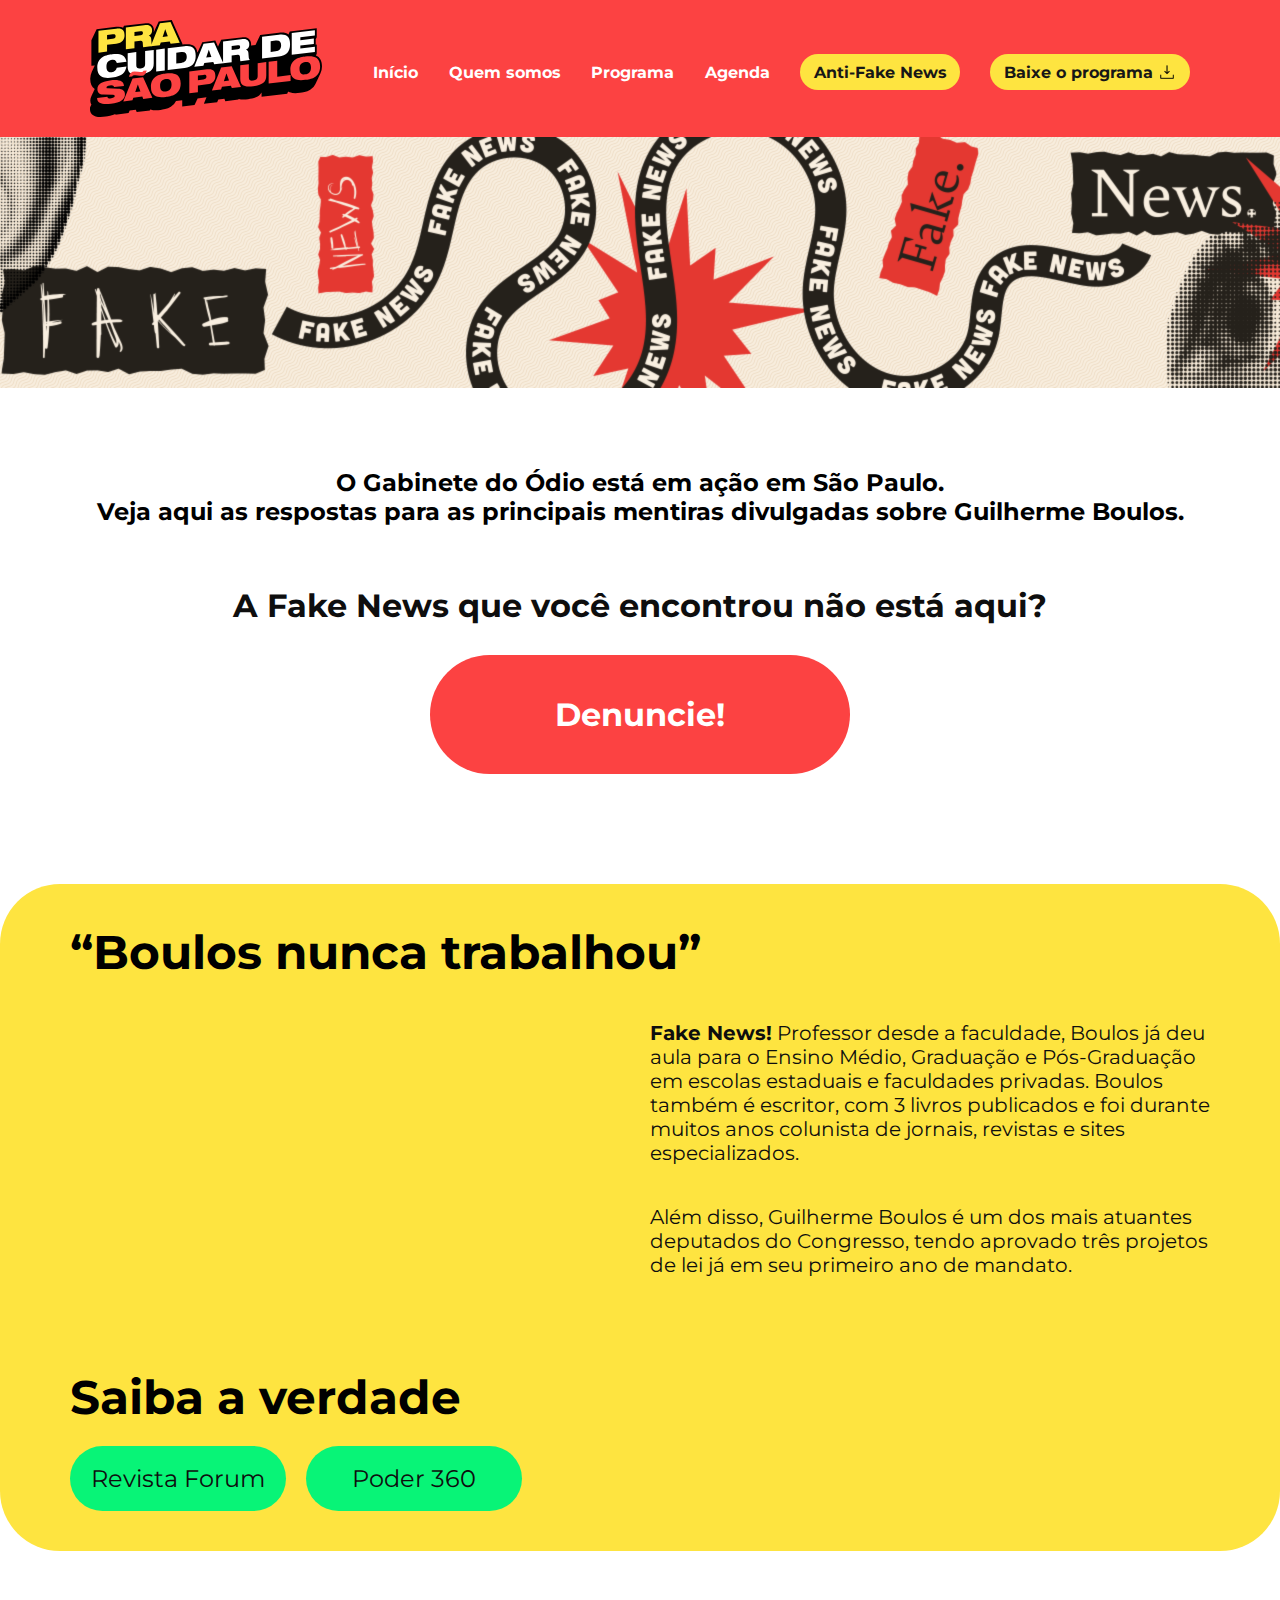
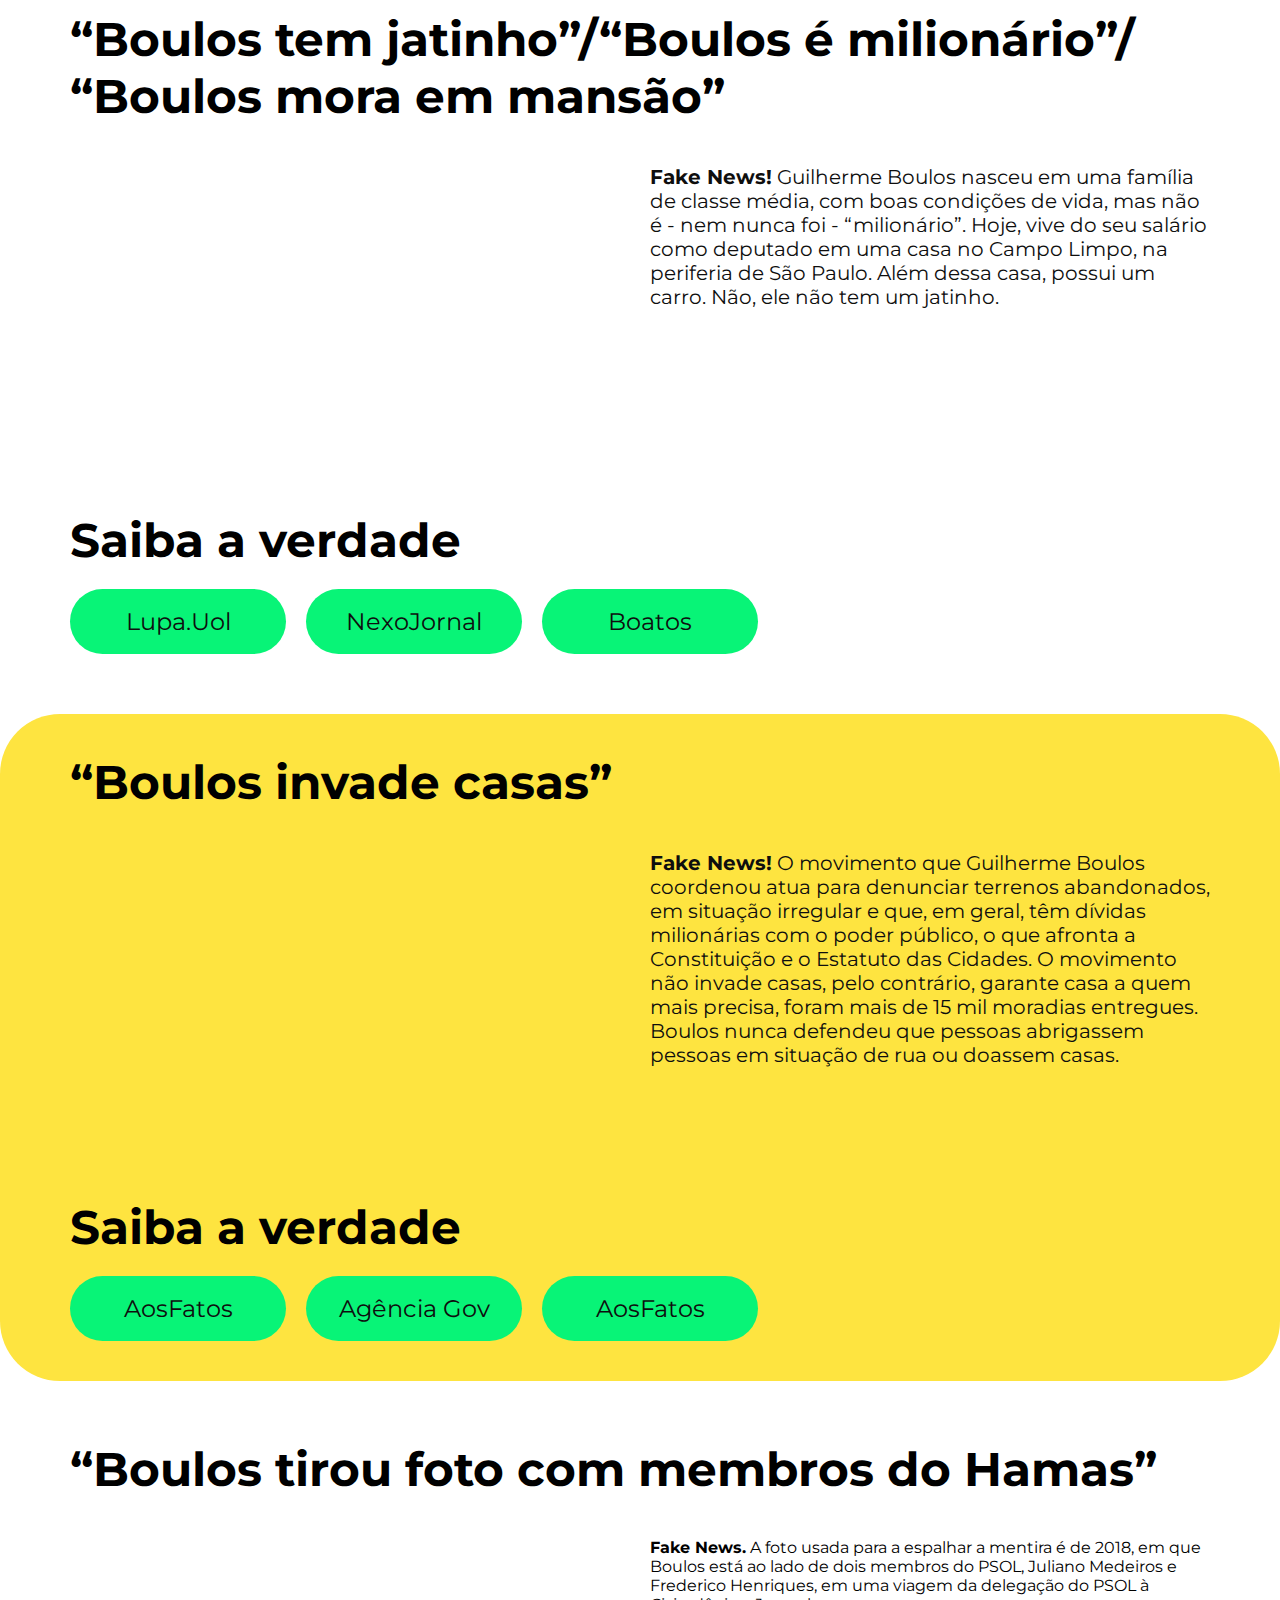
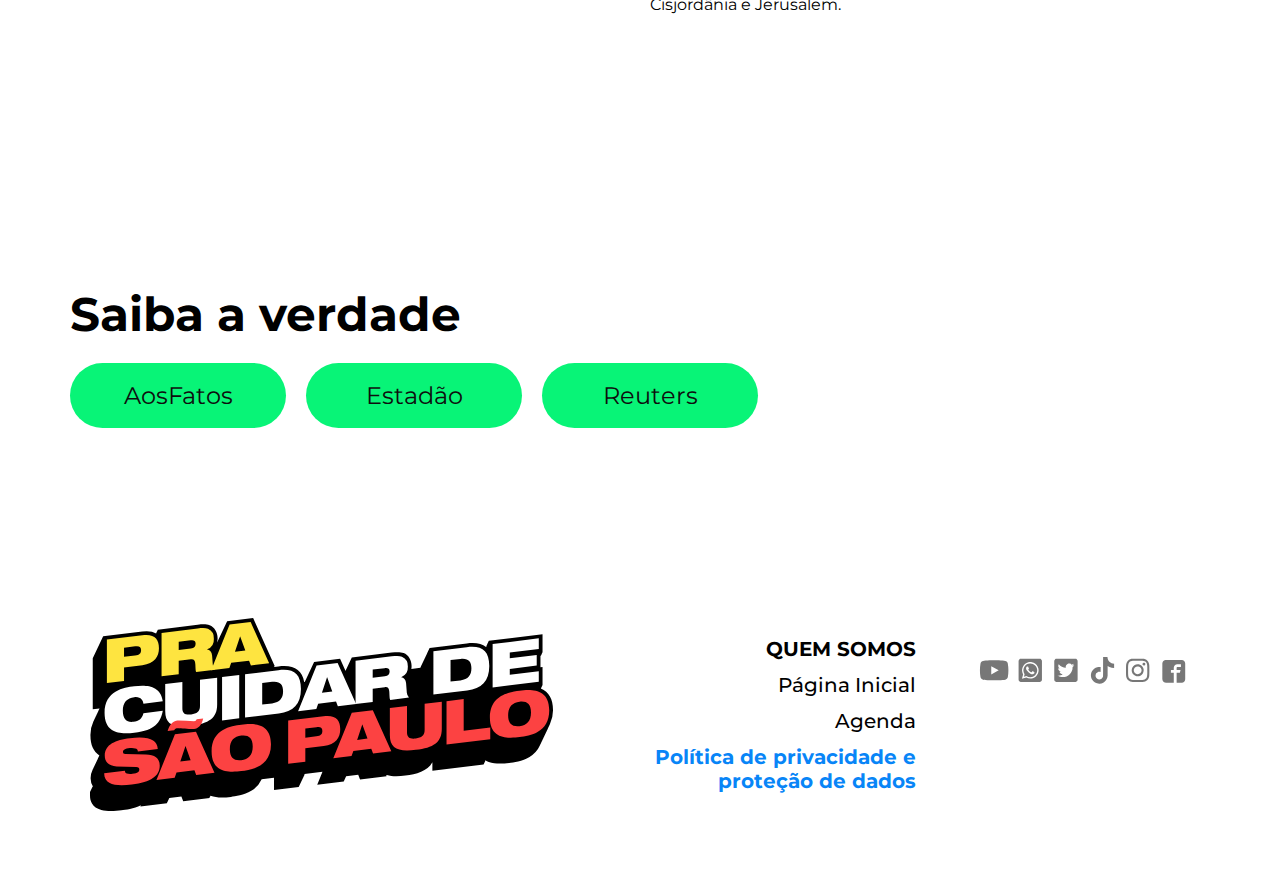
==== commit 7aabfb14: "Ajuste pagina programa" ====
--- a/fake-news/index.html
+++ b/fake-news/index.html
@@ -4,8 +4,8 @@
 <head>
     <meta charset="UTF-8">
     <meta name="viewport" content="width=device-width, initial-scale=1.0">
-    <link rel="stylesheet" href="../style-common.css">
-    <link rel="stylesheet" href="../style.css?v=1.0.14">
+    <link rel="stylesheet" href="../style-common.css?v=1.0.01">
+    <link rel="stylesheet" href="../style.css?v=1.0.15">
     <meta property="og:title" content="Pra cuidar de São Paulo">
     <meta property="og:description" content="Saiba como contribuir para a construção da São Paulo que a gente quer!">
     <meta property="og:image" content="https://cuidardesp.com.br/img/thumb-campanha.jpg">
--- a/style-common.css
+++ b/style-common.css
@@ -130,7 +130,7 @@
 
 @media screen and (min-width: 920px) {
     .header {
-        padding: 58px 7% 12px;
+        padding: 20px 7% 12px;
     }
 
     .header__title {
--- a/style.css
+++ b/style.css
@@ -923,6 +923,12 @@
     gap: 10px;
 }
 
+header.header {
+    position: sticky;
+    top: 0;
+    left: 0;
+}
+
 @media screen and (min-width: 960px) {
     .footer {
         flex-direction: row;
@@ -955,6 +961,7 @@
     .fake-video-container {
         padding-bottom: 27%;
     }
+    
 }
 
 @media (max-width:960px) {
